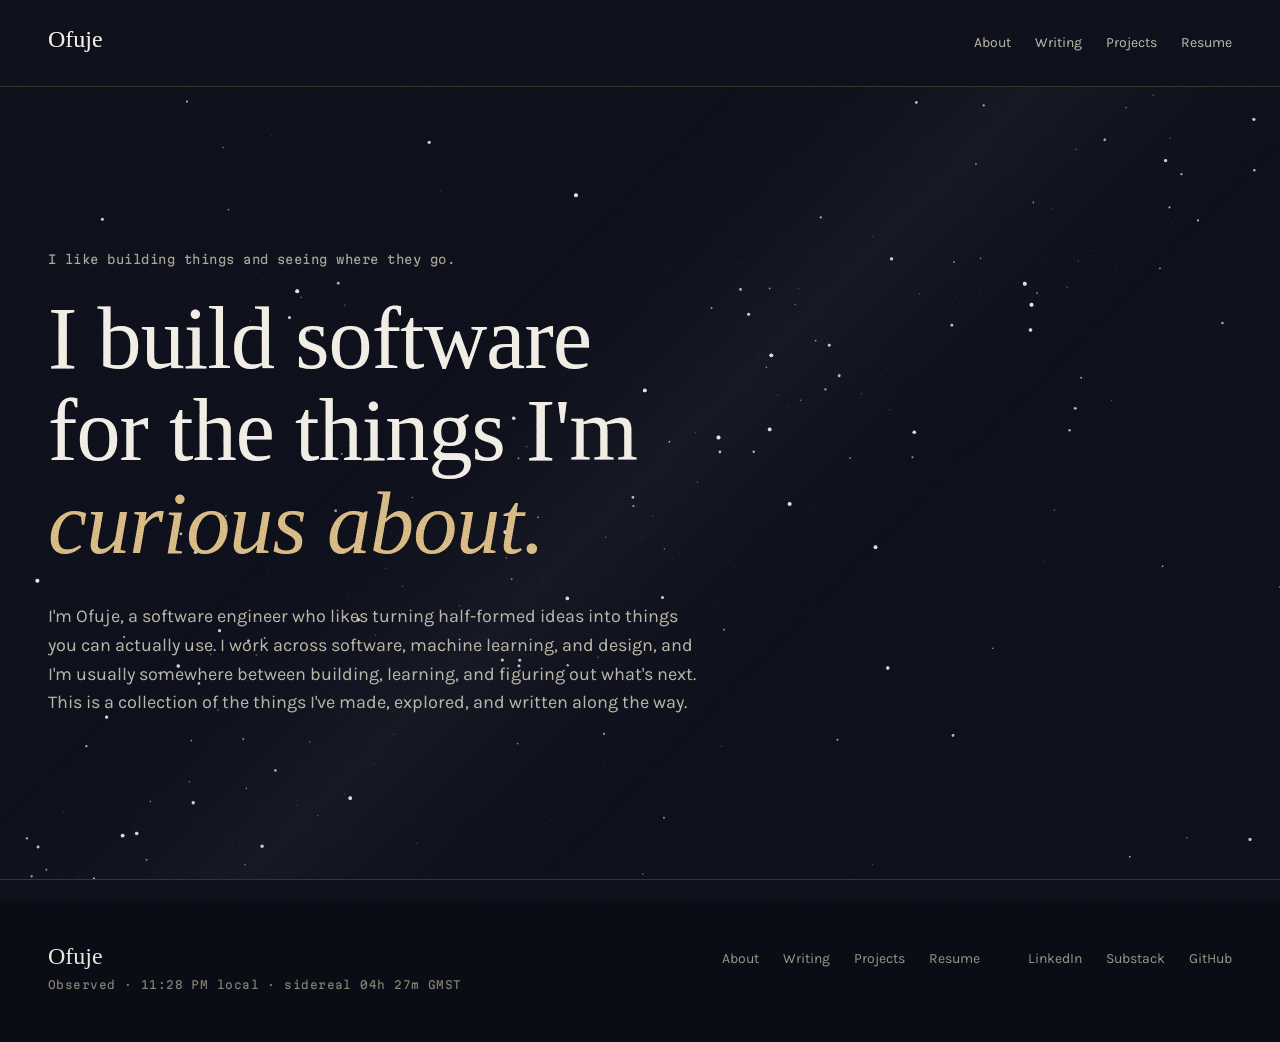
==== index.html @ 661e19e1 "Add a first-visit intro sequence One orchestrated entrance instead of scattered effects, played once" ====
<!DOCTYPE html>
    <html lang="en">
    <head>
        <meta charset="UTF-8">
        <meta name="viewport" content="width=device-width, initial-scale=1.0">

        <!-- Decide on the first-visit intro before first paint, so the grid
             never flashes in and then restarts. Once per session, and never
             with reduced motion. -->
        <script>
            try {
                if (!sessionStorage.getItem("intro-seen") &&
                    !matchMedia("(prefers-reduced-motion: reduce)").matches) {
                    document.documentElement.dataset.intro = "play";
                    sessionStorage.setItem("intro-seen", "1");
                }
            } catch (e) {}
        </script>

        <title>Ofuje — Software engineer, ML &amp; frontend</title>
        <meta name="description" content="Ofuje is a software engineer working across full-stack machine learning and frontend engineering. Projects, writing, and notes from building things.">
        <meta name="theme-color" content="#0B0D16">
        <link rel="icon" href="/assets/favicon.svg" type="image/svg+xml">

        <meta property="og:type" content="website">
        <meta property="og:title" content="Ofuje — Software engineer, ML &amp; frontend">
        <meta property="og:description" content="Projects, writing, and notes from building things across machine learning and the web.">

        <link rel="preconnect" href="https://fonts.googleapis.com">
        <link rel="preconnect" href="https://fonts.gstatic.com" crossorigin>
        <link
            href="https://fonts.googleapis.com/css2?family=IM+Fell+English:ital@0;1&family=Karla:wght@400;500;600&family=Martian+Mono:wght@400;500&display=swap"
            rel="stylesheet"
        >

        <link rel="stylesheet" href="/css/tokens.css">
        <link rel="stylesheet" href="/css/base.css">
        <link rel="stylesheet" href="/css/atmosphere.css">
        <link rel="stylesheet" href="/css/components/nav.css">
        <link rel="stylesheet" href="/css/components/footer.css">
        <link rel="stylesheet" href="/css/components/hero.css">
        <link rel="stylesheet" href="/css/components/starfield.css">
        <link rel="stylesheet" href="/css/intro.css">
    </head>

    <body>
        <div id="nav-root"></div>
        <main id="main-root">
            <div id="hero-root"></div>
        </main>
        <div id="footer-root"></div>

        <script type="module" src="/js/pages/home.js"></script>
    </body>
</html>
---- css/tokens.css ----
/* ==========================================================================
   Design tokens — "Observatory" system
   Reference these variables everywhere. Don't hardcode raw values in
   component/page CSS files — if a value isn't here, it probably should be.
   ========================================================================== */

:root {

  /* ---- Color: backgrounds ---- */
  --bg-base: #0B0D16;          /* page background — near-black navy, not flat */
  --bg-void-deep: #070810;     /* deepest point in radial vignette / glow gradients */
  --surface-plate: #12151F;    /* instrument plates — projects, panels */
  --surface-plate-raised: #171B27; /* top-of-gradient tone for plate surfaces */

  /* ---- Color: borders / dividers ----
     Hairlines are brass-tinted at low opacity, not a flat neutral gray —
     ties every divider back to the instrument-panel material. */
  --border-hairline: rgba(201, 162, 106, 0.18);
  --border-hairline-strong: rgba(201, 162, 106, 0.4); /* hover / active state */

  /* ---- Color: text ---- */
  --text-primary: #ECE7DC;    /* warm off-white, not pure white — matches brass warmth */
  --text-muted: #9A9788;
  --text-faint: #878477;      /* meta text, serials, icons at rest.
                                 5.2:1 on base, 4.6:1 on raised plate (AA) */

  /* ---- Color: accents (each tied to a specific meaning — don't mix) ----
     Only three accents now. Ember and teal each carry a motion language
     (beacon / signal); brass is structural chrome and stays static. */
  --accent-ember: #F2703C;    /* TriageRL — "beacon": single steady pulse, urgency */
  --accent-teal: #2FBFA8;     /* Afroglot — "signal": rhythmic double-pulse, transmission.
                                  Also used for About's name-pronunciation ripple. */
  --accent-brass: #C9A26A;    /** structural chrome (rivets, hairlines, serial labels)
                                AND the site's general neutral interactive/emphasis
                                accent — nav hovers, active states, headline emphasis.
                                Never carries flagship-specific meaning.*/
  --accent-brass-dim: #9A8260; /* rivets, secondary brass detail.
                                  5.3:1 on base — safe for small text */

  /* ---- Color: accent glows (rgba strings for box-shadow use) ---- */
  --glow-ember-tight: rgba(242, 112, 60, 0.15);
  --glow-ember-wide: rgba(242, 112, 60, 0.08);
  --glow-teal-tight: rgba(47, 191, 168, 0.15);
  --glow-teal-wide: rgba(47, 191, 168, 0.08);
  --glow-shadow-base: rgba(0, 0, 0, 0.3);

  /* ---- Spacing scale (unchanged — use these, don't invent one-offs) ---- */
  --space-1: 4px;
  --space-2: 8px;
  --space-3: 16px;
  --space-4: 24px;
  --space-5: 32px;
  --space-6: 48px;
  --space-7: 64px;
  --space-8: 96px;

  /* ---- Section rhythm & layout ---- */
  --section-padding-desktop: var(--space-8);
  --section-padding-mobile: var(--space-7);
  --content-max-width: 720px;  /* reading measure — prose, intros */
  --layout-max-width: 1200px;  /* page frame — nav, hero, plate grids */
  --gutter: clamp(1.25rem, 0.6rem + 3vw, 3rem); /* side padding, 20px → 48px */

  /* ---- Typography: families ---- */
  --font-display: 'IM Fell English', 'Iowan Old Style', 'Palatino Linotype', Georgia, serif;
                                      /* headlines, plate titles, section heads —
                                         digitised 17th-c. type, the engraved star-atlas voice */
  --font-body: 'Karla', 'Helvetica Neue', Arial, sans-serif; /* body copy, nav */
  --font-mono: 'Martian Mono', ui-monospace, 'Cascadia Mono', Menlo, monospace;
                                      /* serials, coordinates, meta labels —
                                         the engraved numerals on the instrument */

  /* ---- Typography: sizes ----
     Display sizes are fluid: they scale with the viewport between a floor
     and a ceiling, so one token covers phone to desktop without media
     queries. Small text stays fixed — it shouldn't shrink below legibility. */
  --text-hero: clamp(2.5rem, 1.35rem + 5.2vw, 5.5rem);     /* 40px → 88px */
  --text-h2: clamp(1.875rem, 1.4rem + 2vw, 2.75rem);       /* 30px → 44px, section heads */
  --text-h3: clamp(1.25rem, 1.1rem + 0.6vw, 1.5rem);       /* 20px → 24px, plate titles */
  --text-h3-large: clamp(1.5rem, 1.25rem + 1vw, 1.875rem); /* 24px → 30px, About name */
  --text-body: 1rem;           /* 16px */
  --text-small: 0.875rem;      /* 14px */
  --text-label: 0.75rem;       /* 12px — mono serials/coordinates, sentence case */
  --text-meta: 0.6875rem;      /* 11px — smallest mono detail only */

  /* ---- Typography: weights ---- */
  --weight-regular: 400;
  --weight-medium: 500;
  --weight-semibold: 600;
  --weight-display: 400;       /* IM Fell English ships a single weight (plus italic) */

  /* ---- Typography: line-height ---- */
  --leading-display: 1.05;     /* large display lines — IM Fell sets loose */
  --leading-tight: 1.25;
  --leading-body: 1.6;

  /* ---- Typography: letter-spacing ----
     No longer paired with uppercase — used sparingly on sentence-case
     meta labels (e.g. plate serials) for a touch of precision, not shouting. */
  --tracking-label: 0.04em;

  /* ---- Radius ----
     Plates are flat — instrument panels don't have rounded corners.
     Small radius reserved for actual interactive controls only. */
  --radius-plate: 0;
  --radius-control: 2px;

  /* ---- Motion: general ---- */
  --ease-hover: ease;                                   /* colour/hover changes */
  --ease-out: cubic-bezier(0.165, 0.84, 0.44, 1);       /* quart — entrances, reveals */
  --ease-out-expo: cubic-bezier(0.19, 1, 0.22, 1);      /* long, settling entrances */
  --ease-in-out: cubic-bezier(0.645, 0.045, 0.355, 1);  /* cubic — on-screen movement */
  --duration-hover: 200ms;
  --duration-glow: 250ms;
  --duration-ripple: 400ms;    /* About page ripple — signal-teal */

  /* ---- Motion: flagship signal marks ----
     Distinct rhythms, not the same animation recolored. Flagship-only —
     the four supporting-project plates carry no motion at all. */
  --duration-beacon: 3400ms;   /* TriageRL — one steady pulse, unhurried */
  --duration-signal: 2200ms;   /* Afroglot — two quick pulses, then a pause */

}

/* prefers-reduced-motion fallback hook — components should check this
   and disable starfield motion, ripples, and beacon/signal marks accordingly.
   Note: this zeroes durations, but looping marks (beacon/signal) should be
   removed outright in component CSS, not just sped to 0ms — see the
   web-animation-design guidance on reduced motion. */
@media (prefers-reduced-motion: reduce) {
  :root {
    --duration-hover: 0ms;
    --duration-glow: 0ms;
    --duration-ripple: 0ms;
    --duration-beacon: 0ms;
    --duration-signal: 0ms;
  }
}
---- css/base.css ----
*, *::before, *::after {
  box-sizing: border-box;
}

html {
  color-scheme: dark;
  -webkit-text-size-adjust: 100%;
}

body {
  margin: 0;
  background: var(--bg-base);
  color: var(--text-primary);
  font-family: var(--font-body);
  line-height: var(--leading-body);
  -webkit-font-smoothing: antialiased;
}

h1, h2, h3 {
  font-family: var(--font-display);
  font-weight: var(--weight-display);
  margin: 0;
  text-wrap: balance;
}

a {
  color: inherit;
  text-decoration: none;
}

::selection {
  background: var(--accent-brass);
  color: var(--bg-base);
}

/* ---- Focus: reticle brackets ----
   Keyboard focus draws four brass corner brackets around the element, like
   the framing marks in a telescope finder. Only :focus-visible — mouse
   clicks don't trigger it. Uses ::after, so a component that needs its own
   ::after on a focusable element should restyle focus locally. */
:where(a, button, [tabindex]):focus-visible {
  outline: none;
  position: relative;
}

:where(a, button, [tabindex]):focus-visible::after {
  --bracket: 7px;
  --bracket-weight: 1.5px;
  content: "";
  position: absolute;
  inset: -6px -8px;
  pointer-events: none;
  background:
    linear-gradient(var(--accent-brass), var(--accent-brass)) top left / var(--bracket) var(--bracket-weight),
    linear-gradient(var(--accent-brass), var(--accent-brass)) top left / var(--bracket-weight) var(--bracket),
    linear-gradient(var(--accent-brass), var(--accent-brass)) top right / var(--bracket) var(--bracket-weight),
    linear-gradient(var(--accent-brass), var(--accent-brass)) top right / var(--bracket-weight) var(--bracket),
    linear-gradient(var(--accent-brass), var(--accent-brass)) bottom left / var(--bracket) var(--bracket-weight),
    linear-gradient(var(--accent-brass), var(--accent-brass)) bottom left / var(--bracket-weight) var(--bracket),
    linear-gradient(var(--accent-brass), var(--accent-brass)) bottom right / var(--bracket) var(--bracket-weight),
    linear-gradient(var(--accent-brass), var(--accent-brass)) bottom right / var(--bracket-weight) var(--bracket);
  background-repeat: no-repeat;
}

/* Fallback for browsers without :focus-visible support */
@supports not selector(:focus-visible) {
  :where(a, button, [tabindex]):focus {
    outline: 1.5px solid var(--accent-brass);
    outline-offset: 4px;
  }
}
---- css/atmosphere.css ----
/* ==========================================================================
   Atmosphere — the star-chart ground every page sits on.
   Two fixed layers on <body>, both pointer-events: none:
     ::before  brass coordinate grid (declination circles + RA meridians)
     ::after   film grain, laid over everything at very low opacity
   ========================================================================== */

body::before,
body::after {
  content: "";
  position: fixed;
  inset: 0;
  pointer-events: none;
}

/* ---- Coordinate grid ----
   The celestial pole sits above the top edge of the viewport, so the
   declination circles read as gentle arcs and the meridians fan down from
   it — the projection of an old star atlas, not a flat CSS grid.
   Masked to fade toward the edges so it never frames the page. */
body::before {
  z-index: -2;
  --pole: 50% -55vh;
  background:
    repeating-radial-gradient(
      circle at var(--pole),
      transparent 0 calc(var(--grid-ring) - 1px),
      var(--grid-line) calc(var(--grid-ring) - 1px) var(--grid-ring)
    ),
    repeating-conic-gradient(
      from 0deg at var(--pole),
      var(--grid-line) 0 0.08deg,
      transparent 0.08deg 7.5deg
    ),
    radial-gradient(ellipse 120% 90% at 50% 0%, var(--surface-plate-raised) 0%, transparent 60%);
  -webkit-mask-image: radial-gradient(ellipse 90% 80% at 50% 35%, #000 20%, transparent 85%);
          mask-image: radial-gradient(ellipse 90% 80% at 50% 35%, #000 20%, transparent 85%);
}

/* ---- Grain ----
   SVG fractal noise, tiled. Sits above content at ~5% so flat plates and
   the void read as printed paper rather than a screen fill. */
body::after {
  z-index: 100;
  opacity: var(--grain-opacity);
  background-image: url("data:image/svg+xml,%3Csvg xmlns='http://www.w3.org/2000/svg' width='220' height='220'%3E%3Cfilter id='n'%3E%3CfeTurbulence type='fractalNoise' baseFrequency='0.85' numOctaves='3' stitchTiles='stitch'/%3E%3CfeColorMatrix values='0 0 0 0 1 0 0 0 0 1 0 0 0 0 1 0 0 0 0.55 0'/%3E%3C/filter%3E%3Crect width='100%25' height='100%25' filter='url(%23n)'/%3E%3C/svg%3E");
  background-size: 220px 220px;
  mix-blend-mode: overlay;
}
---- css/components/nav.css ----
.site-nav {
  display: flex;
  flex-wrap: wrap;
  justify-content: space-between;
  align-items: baseline;
  gap: var(--space-2) var(--space-5);
  padding-block: var(--space-4);
  padding-inline: max(var(--gutter), (100% - var(--layout-max-width)) / 2);
  border-bottom: 1px solid var(--border-hairline);
}

.wordmark {
  font-family: var(--font-display);
  font-size: var(--text-h3);
  line-height: 1;
  color: var(--text-primary);
}

.nav-links {
  display: flex;
  flex-wrap: wrap;
  gap: var(--space-1) var(--space-4);
  list-style: none;
  margin: 0;
  padding: 0;
}

.nav-links a {
  display: inline-block;
  padding-block: var(--space-2); /* taller tap target without shifting layout */
  color: var(--text-muted);
  font-size: var(--text-small);
  background-image: linear-gradient(var(--accent-brass), var(--accent-brass));
  background-repeat: no-repeat;
  background-position: 0 calc(100% - 4px);
  background-size: 0 1px;
  transition: color var(--duration-hover) var(--ease-hover);
}

@media (hover: hover) and (pointer: fine) {
  .nav-links a:hover {
    color: var(--accent-brass);
  }
}

/* Current page: brass text plus a fixed hairline underline, so it reads
   as "you are here" rather than a stuck hover. */
.nav-links a[aria-current="page"] {
  color: var(--accent-brass);
  background-size: 100% 1px;
}
---- css/components/footer.css ----
.site-footer {
  display: flex;
  flex-wrap: wrap;
  justify-content: space-between;
  align-items: flex-start;
  gap: var(--space-5) var(--space-6);
  padding-block: var(--space-7) var(--space-6);
  padding-inline: max(var(--gutter), (100% - var(--layout-max-width)) / 2);
  border-top: 1px solid var(--border-hairline);
}

.footer-nav-group {
  display: flex;
  flex-wrap: wrap;
  gap: var(--space-4) var(--space-6);
}

.footer-links,
.footer-socials {
  display: flex;
  flex-wrap: wrap;
  gap: var(--space-1) var(--space-4);
  list-style: none;
  margin: 0;
  padding: 0;
}

.footer-links a,
.footer-socials a {
  display: inline-block;
  padding-block: var(--space-1);
  color: var(--text-muted);
  font-size: var(--text-small);
  transition: color var(--duration-hover) var(--ease-hover);
}

@media (hover: hover) and (pointer: fine) {
  .footer-links a:hover,
  .footer-socials a:hover {
    color: var(--accent-brass);
  }
}

/* Phones: stack wordmark over the two link groups instead of forcing
   eight items onto one row. */
@media (max-width: 40rem) {
  .site-footer,
  .footer-nav-group {
    flex-direction: column;
  }
}

.footer-mark {
  display: flex;
  flex-direction: column;
  gap: var(--space-2);
}

.observation-log {
  margin: 0;
  font-family: var(--font-mono);
  font-size: var(--text-meta);
  letter-spacing: var(--tracking-label);
  color: var(--text-faint);
  font-variant-numeric: tabular-nums; /* digits don't shift as minutes tick */
}

.observation-log__part {
  white-space: nowrap; /* wrap between segments, never inside "11h 23m" */
}

.observation-log__sep {
  color: var(--accent-brass-dim);
}
---- css/components/hero.css ----
.hero {
  position: relative;
  isolation: isolate; /* own stacking context, so the starfield's z-index: -1
                         stays inside the hero instead of the page root */
  display: flex;
  flex-direction: column;
  justify-content: center;
  min-height: 88vh;   /* fallback */
  min-height: 88svh;  /* excludes the mobile browser bar, so no jump */
  padding-block: var(--space-8);
  /* Centre a --layout-max-width frame while keeping at least the gutter */
  padding-inline: max(var(--gutter), (100% - var(--layout-max-width)) / 2);
}

.hero__eyebrow {
  margin: 0 0 var(--space-4);
  font-family: var(--font-mono);
  font-size: var(--text-label);
  letter-spacing: var(--tracking-label);
  color: var(--text-faint);
}

.hero__title {
  max-width: 15ch;
  margin-bottom: var(--space-5);
  font-size: var(--text-hero);
  line-height: var(--leading-display);
  letter-spacing: -0.01em;
  color: var(--text-primary);
}

.hero__emphasis {
  font-style: italic; /* IM Fell's italic is the most engraved-looking cut */
  color: var(--accent-brass);
}

.hero__intro {
  max-width: 60ch;
  margin: 0;
  font-size: clamp(var(--text-body), 0.95rem + 0.25vw, 1.125rem);
  color: var(--text-muted);
}
---- css/components/starfield.css ----
.starfield {
  position: absolute;
  inset: 0;
  width: 100%;
  height: 100%;
  z-index: -1;
  pointer-events: none;
}
/* The eyepiece is the pointer on hover-capable devices; a crosshair cursor
   lines up with the lens's own finder marks. */
@media (hover: hover) and (pointer: fine) {
  .hero {
    cursor: crosshair;
  }

  .hero :is(h1, h2, h3, p) {
    cursor: auto; /* the lens steps aside over text, so the cursor does too */
  }
}
---- css/intro.css ----
/* ==========================================================================
   First-visit intro — one orchestrated moment, then out of the way.
   Active only while <html data-intro="play"> (set inline in <head>, once per
   session, never with reduced motion). ~1.4s total:
     0ms     coordinate grid settles in
     250ms   stars fade in brightest-first (canvas, Starfield.js)
     450ms+  hero lines rise in, staggered
   ========================================================================== */

@keyframes intro-grid {
  from { opacity: 0; transform: scale(1.04); }
  to   { opacity: 1; transform: scale(1); }
}

@keyframes intro-rise {
  from { opacity: 0; transform: translateY(14px); }
  to   { opacity: 1; transform: translateY(0); }
}

[data-intro="play"] body::before {
  animation: intro-grid 1200ms var(--ease-out-expo) both;
}

[data-intro="play"] .hero > :is(.hero__eyebrow, .hero__title, .hero__intro) {
  animation: intro-rise 700ms var(--ease-out) both;
}

[data-intro="play"] .hero__eyebrow { animation-delay: 450ms; }
[data-intro="play"] .hero__title   { animation-delay: 560ms; }
[data-intro="play"] .hero__intro   { animation-delay: 720ms; }

/* Belt and braces: the inline script already skips the intro here */
@media (prefers-reduced-motion: reduce) {
  [data-intro="play"] body::before,
  [data-intro="play"] .hero > * {
    animation: none;
  }
}
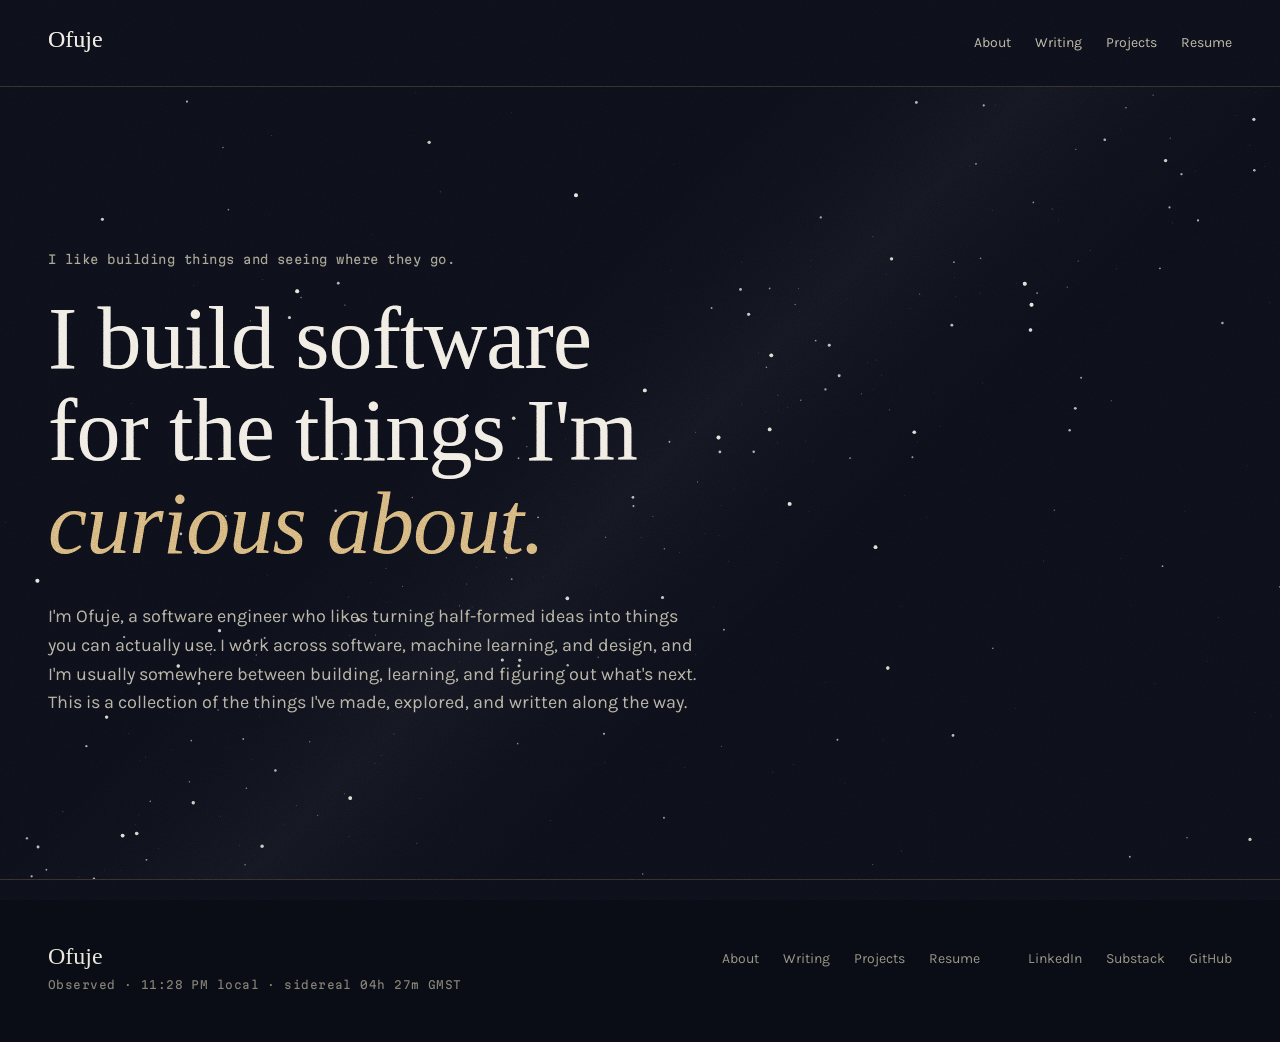
==== commit 21d19c47: "Add page title, description, favicon and Open Graph tags The tab read "Portfolio" with no icon, and " ====
--- a/index.html
+++ b/index.html
@@ -3,19 +3,6 @@
     <head>
         <meta charset="UTF-8">
         <meta name="viewport" content="width=device-width, initial-scale=1.0">
-
-        <!-- Decide on the first-visit intro before first paint, so the grid
-             never flashes in and then restarts. Once per session, and never
-             with reduced motion. -->
-        <script>
-            try {
-                if (!sessionStorage.getItem("intro-seen") &&
-                    !matchMedia("(prefers-reduced-motion: reduce)").matches) {
-                    document.documentElement.dataset.intro = "play";
-                    sessionStorage.setItem("intro-seen", "1");
-                }
-            } catch (e) {}
-        </script>
 
         <title>Ofuje — Software engineer, ML &amp; frontend</title>
         <meta name="description" content="Ofuje is a software engineer working across full-stack machine learning and frontend engineering. Projects, writing, and notes from building things.">
@@ -40,7 +27,6 @@
         <link rel="stylesheet" href="/css/components/footer.css">
         <link rel="stylesheet" href="/css/components/hero.css">
         <link rel="stylesheet" href="/css/components/starfield.css">
-        <link rel="stylesheet" href="/css/intro.css">
     </head>
 
     <body>
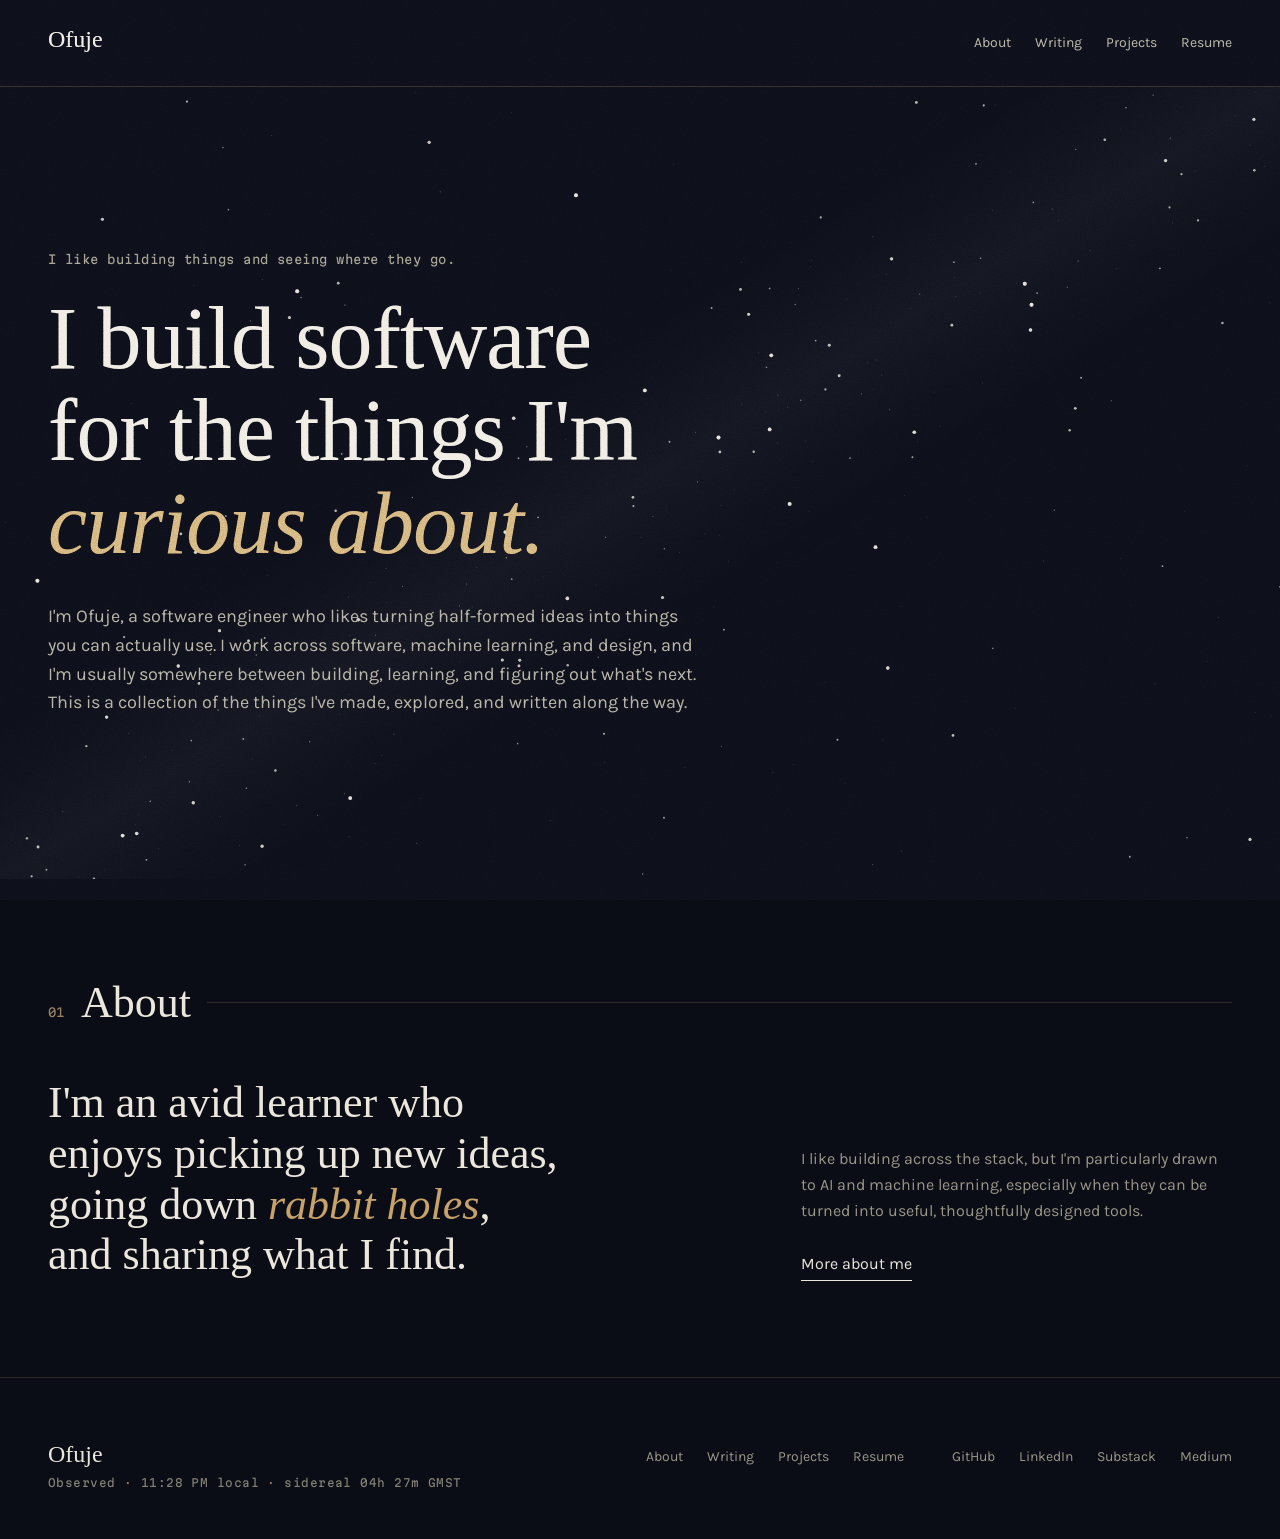
==== commit 026dc63e: "Add the About teaser section to Home The first section after the hero introduces the person behind t" ====
--- a/index.html
+++ b/index.html
@@ -3,6 +3,19 @@
     <head>
         <meta charset="UTF-8">
         <meta name="viewport" content="width=device-width, initial-scale=1.0">
+
+        <!-- Decide on the first-visit intro before first paint, so the grid
+             never flashes in and then restarts. Once per session, and never
+             with reduced motion. -->
+        <script>
+            try {
+                if (!sessionStorage.getItem("intro-seen") &&
+                    !matchMedia("(prefers-reduced-motion: reduce)").matches) {
+                    document.documentElement.dataset.intro = "play";
+                    sessionStorage.setItem("intro-seen", "1");
+                }
+            } catch (e) {}
+        </script>
 
         <title>Ofuje — Software engineer, ML &amp; frontend</title>
         <meta name="description" content="Ofuje is a software engineer working across full-stack machine learning and frontend engineering. Projects, writing, and notes from building things.">
@@ -27,12 +40,16 @@
         <link rel="stylesheet" href="/css/components/footer.css">
         <link rel="stylesheet" href="/css/components/hero.css">
         <link rel="stylesheet" href="/css/components/starfield.css">
+        <link rel="stylesheet" href="/css/components/section.css">
+        <link rel="stylesheet" href="/css/components/about-teaser.css">
+        <link rel="stylesheet" href="/css/intro.css">
     </head>
 
     <body>
         <div id="nav-root"></div>
         <main id="main-root">
             <div id="hero-root"></div>
+            <div id="about-root"></div>
         </main>
         <div id="footer-root"></div>
 
--- a/css/components/starfield.css
+++ b/css/components/starfield.css
@@ -17,3 +17,39 @@
     cursor: auto; /* the lens steps aside over text, so the cursor does too */
   }
 }
+
+/* While a long exposure runs, stop the press from starting a text selection */
+.hero.is-exposing {
+  user-select: none;
+  -webkit-user-select: none;
+}
+
+/* Long-pressing open sky on touch starts an exposure, so suppress the iOS
+   callout there — but keep it on text, where a long press means "select". */
+.hero {
+  -webkit-touch-callout: none;
+}
+
+.hero :is(h1, h2, h3, p) {
+  -webkit-touch-callout: default;
+}
+
+/* Milky Way haze: a soft glow along the star band, which runs from the
+   bottom-left corner to the top-right. "to bottom right" angles a CSS
+   gradient so its 50% line passes exactly through those two corners.
+   Kept in CSS rather than the canvas so it costs nothing per frame. */
+.hero::before {
+  content: "";
+  position: absolute;
+  inset: 0;
+  z-index: -2;
+  pointer-events: none;
+  background: linear-gradient(
+    to bottom right,
+    transparent 38%,
+    rgba(236, 231, 220, 0.012) 44%,
+    rgba(236, 231, 220, 0.03) 50%,
+    rgba(236, 231, 220, 0.012) 56%,
+    transparent 62%
+  );
+}
--- a/css/components/section.css
+++ b/css/components/section.css
@@ -0,0 +1,47 @@
+/* ==========================================================================
+   Section frame — shared by every Home section after the hero.
+   A hairline rule with a mono index on it, like a plate number engraved
+   on the edge of a chart, then a display heading.
+   ========================================================================== */
+
+.section {
+  padding-block: var(--section-padding-mobile);
+  padding-inline: max(var(--gutter), (100% - var(--layout-max-width)) / 2);
+}
+
+@media (min-width: 48rem) {
+  .section {
+    padding-block: var(--section-padding-desktop);
+  }
+}
+
+.section__head {
+  display: flex;
+  align-items: baseline;
+  gap: var(--space-3);
+  margin-bottom: var(--space-6);
+}
+
+/* Index sits on the rule: "01" then a hairline running to the edge */
+.section__index {
+  flex: none;
+  font-family: var(--font-mono);
+  font-size: var(--text-label);
+  letter-spacing: var(--tracking-label);
+  color: var(--accent-brass-dim);
+  font-variant-numeric: tabular-nums;
+}
+
+.section__head::after {
+  content: "";
+  flex: 1;
+  align-self: center;
+  height: 1px;
+  background: var(--border-hairline);
+}
+
+.section__title {
+  flex: none;
+  font-size: var(--text-h2);
+  line-height: var(--leading-tight);
+}
--- a/css/components/about-teaser.css
+++ b/css/components/about-teaser.css
@@ -0,0 +1,58 @@
+.about-teaser__body {
+  display: grid;
+  gap: var(--space-5);
+}
+
+@media (min-width: 56rem) {
+  .about-teaser__body {
+    grid-template-columns: 1.6fr 1fr;
+    gap: var(--space-7);
+    align-items: end;
+  }
+}
+
+/* The first sentence reads as a display line, the rest as a quieter aside */
+.about-teaser__lede {
+  max-width: 24ch;
+  margin: 0;
+  font-family: var(--font-display);
+  font-size: clamp(1.75rem, 1.2rem + 2.2vw, 2.75rem);
+  line-height: 1.15;
+  color: var(--text-primary);
+  text-wrap: balance;
+}
+
+.about-teaser__lede em {
+  color: var(--accent-brass);
+}
+
+.about-teaser__aside {
+  max-width: 44ch;
+}
+
+.about-teaser__aside p {
+  margin: 0 0 var(--space-4);
+  color: var(--text-muted);
+}
+
+/* Teal is Afroglot's signal colour, and also the About page's (name
+   pronunciation ripple) — so links that lead to About carry it on hover. */
+.about-teaser__link {
+  display: inline-block;
+  padding-block: var(--space-1);
+  color: var(--text-primary);
+  background-image: linear-gradient(currentColor, currentColor);
+  background-repeat: no-repeat;
+  background-position: 0 100%;
+  background-size: 100% 1px;
+  transition:
+    color var(--duration-hover) var(--ease-hover),
+    background-size var(--duration-hover) var(--ease-out);
+}
+
+@media (hover: hover) and (pointer: fine) {
+  .about-teaser__link:hover {
+    color: var(--accent-teal);
+    background-size: 40% 1px;
+  }
+}
--- a/css/intro.css
+++ b/css/intro.css
@@ -0,0 +1,49 @@
+/* ==========================================================================
+   First-visit intro — one orchestrated moment, then out of the way.
+   Active only while <html data-intro="play"> (set inline in <head>, once per
+   session, never with reduced motion). ~1.4s total:
+     0ms     coordinate grid settles in
+     250ms   stars fade in brightest-first (canvas, Starfield.js)
+     450ms+  hero lines rise in, staggered
+   ========================================================================== */
+
+@keyframes intro-grid {
+  from { opacity: 0; transform: scale(1.04); }
+  to   { opacity: 1; transform: scale(1); }
+}
+
+@keyframes intro-rise {
+  from { opacity: 0; transform: translateY(14px); }
+  to   { opacity: 1; transform: translateY(0); }
+}
+
+[data-intro="play"] body::before {
+  animation: intro-grid 1200ms var(--ease-out-expo) both;
+}
+
+/* The Milky Way haze fades in alongside the stars */
+[data-intro="play"] .hero::before {
+  animation: intro-haze 1100ms var(--ease-out) 250ms both;
+}
+
+@keyframes intro-haze {
+  from { opacity: 0; }
+  to   { opacity: 1; }
+}
+
+[data-intro="play"] .hero > :is(.hero__eyebrow, .hero__title, .hero__intro) {
+  animation: intro-rise 700ms var(--ease-out) both;
+}
+
+[data-intro="play"] .hero__eyebrow { animation-delay: 450ms; }
+[data-intro="play"] .hero__title   { animation-delay: 560ms; }
+[data-intro="play"] .hero__intro   { animation-delay: 720ms; }
+
+/* Belt and braces: the inline script already skips the intro here */
+@media (prefers-reduced-motion: reduce) {
+  [data-intro="play"] body::before,
+  [data-intro="play"] .hero::before,
+  [data-intro="play"] .hero > * {
+    animation: none;
+  }
+}
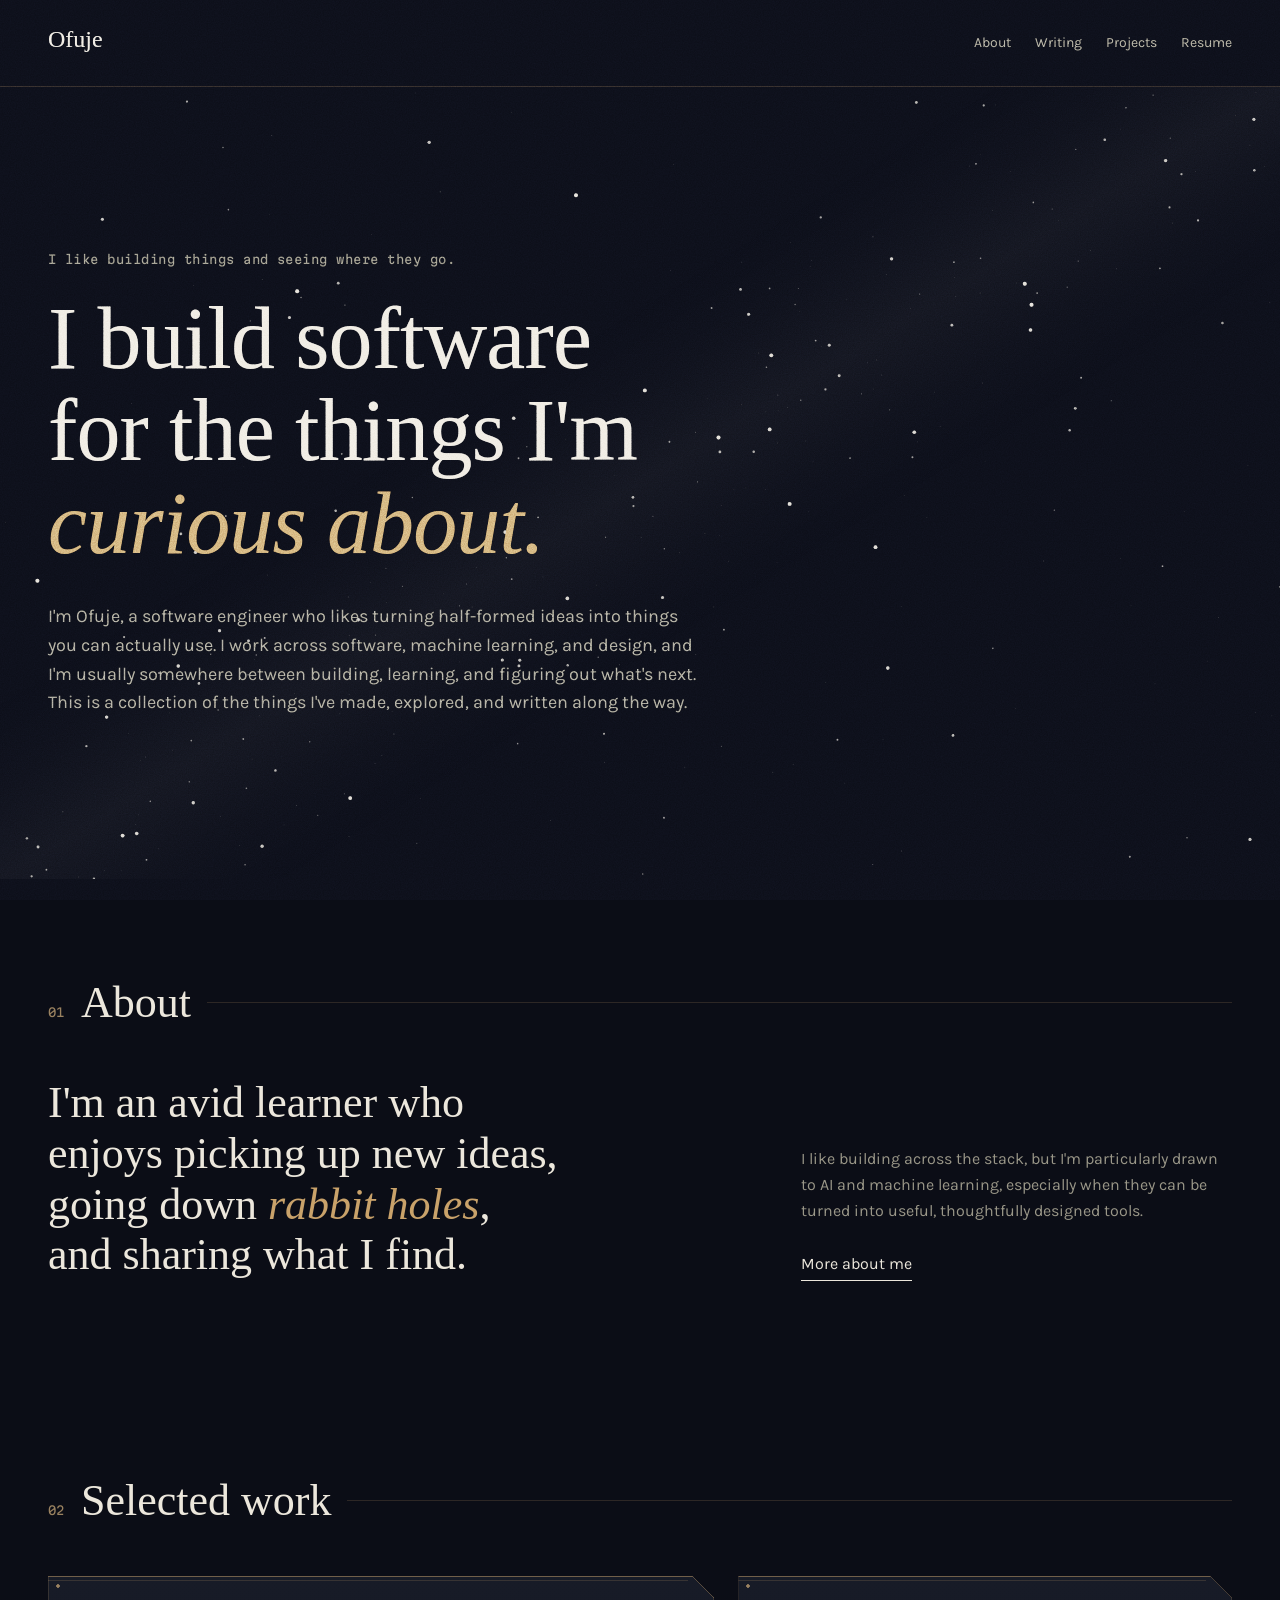
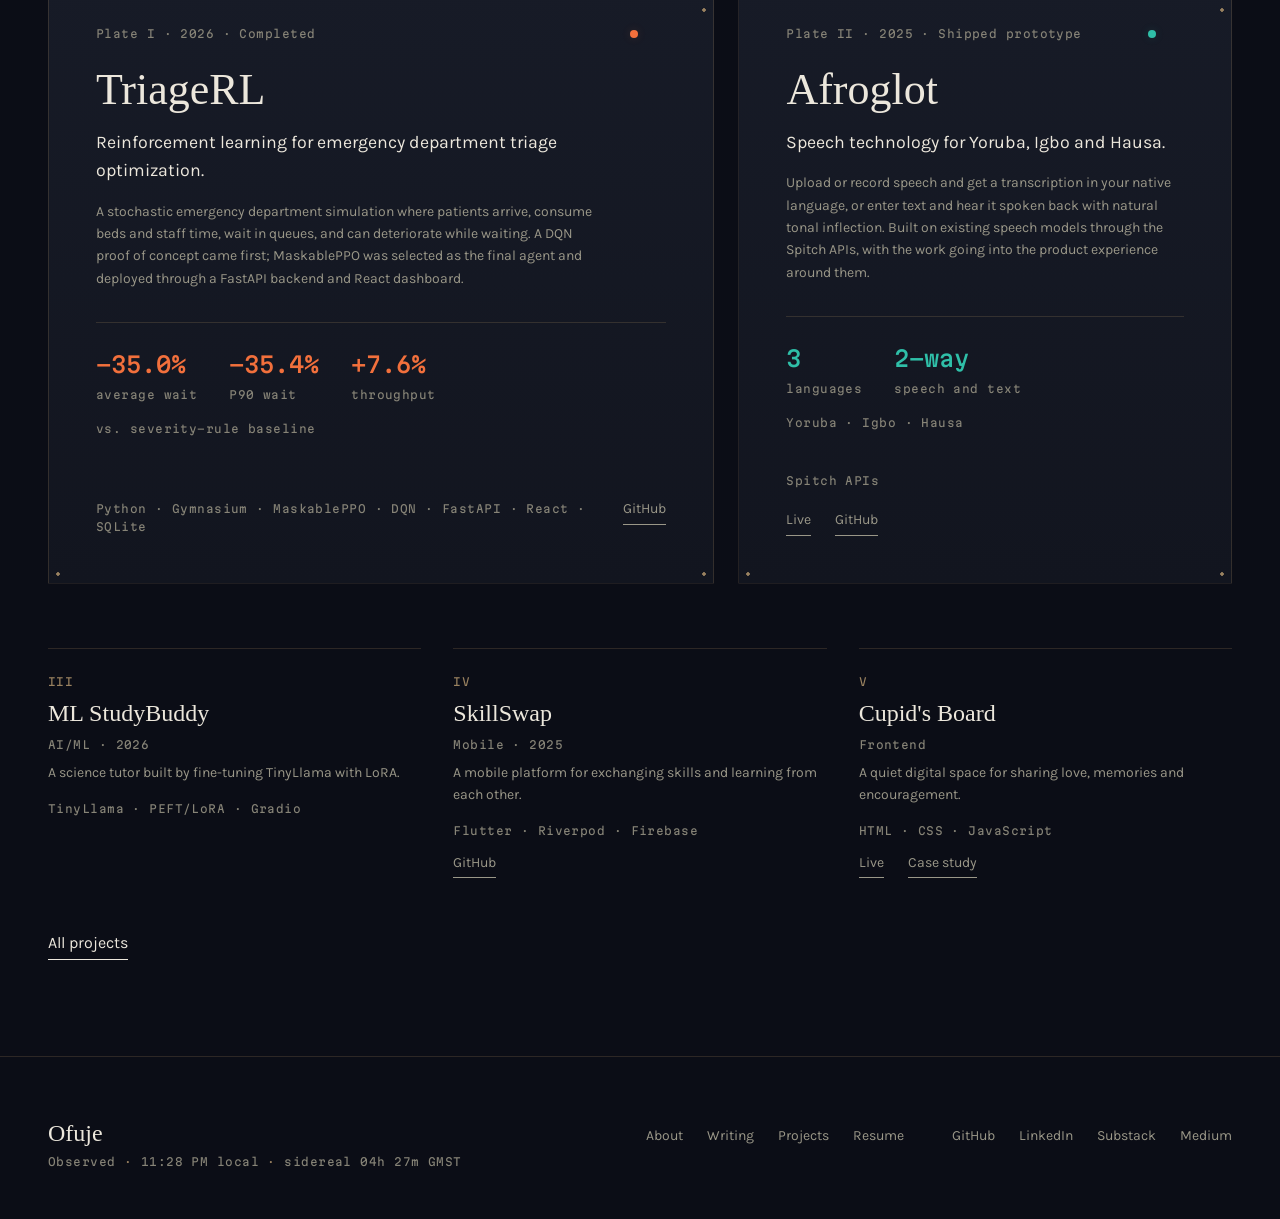
==== commit 5b0d0aa7: "Add Selected Work with flagship instrument plates TriageRL and Afroglot render as flat instrument pl" ====
--- a/index.html
+++ b/index.html
@@ -42,6 +42,7 @@
         <link rel="stylesheet" href="/css/components/starfield.css">
         <link rel="stylesheet" href="/css/components/section.css">
         <link rel="stylesheet" href="/css/components/about-teaser.css">
+        <link rel="stylesheet" href="/css/components/selected-work.css">
         <link rel="stylesheet" href="/css/intro.css">
     </head>
 
@@ -50,6 +51,7 @@
         <main id="main-root">
             <div id="hero-root"></div>
             <div id="about-root"></div>
+            <div id="work-root"></div>
         </main>
         <div id="footer-root"></div>
 
--- a/css/base.css
+++ b/css/base.css
@@ -69,3 +69,17 @@
     outline-offset: 4px;
   }
 }
+
+/* Text for screen readers only */
+.visually-hidden {
+  position: absolute;
+  width: 1px;
+  height: 1px;
+  margin: -1px;
+  padding: 0;
+  overflow: hidden;
+  clip: rect(0 0 0 0);
+  clip-path: inset(50%);
+  white-space: nowrap;
+  border: 0;
+}
--- a/css/components/selected-work.css
+++ b/css/components/selected-work.css
@@ -0,0 +1,362 @@
+/* ==========================================================================
+   Selected work — instrument plates.
+   Flagships: flat engraved plates with a cut corner, rivets, a serial, and a
+   motion mark in their project colour. Supporting projects: quiet, static,
+   brass-ruled entries. No rounded cards, no drop shadows at rest.
+   ========================================================================== */
+
+.selected-work__flagships {
+  display: grid;
+  gap: var(--space-4);
+}
+
+@media (min-width: 60rem) {
+  .selected-work__flagships {
+    grid-template-columns: 1.35fr 1fr; /* asymmetric: TriageRL leads */
+  }
+}
+
+/* ---- Shared plate ---- */
+
+.plate {
+  position: relative;
+  min-width: 0;
+}
+
+.plate__serial,
+.plate__meta,
+.plate__stack,
+.plate__readout-note {
+  margin: 0;
+  font-family: var(--font-mono);
+  font-size: var(--text-meta);
+  letter-spacing: var(--tracking-label);
+  color: var(--text-faint);
+}
+
+.plate__name {
+  line-height: var(--leading-tight);
+  color: var(--text-primary);
+}
+
+.plate__pitch {
+  margin: 0;
+  color: var(--text-primary);
+}
+
+.plate__links {
+  display: flex;
+  flex-wrap: wrap;
+  gap: var(--space-1) var(--space-4);
+  margin: 0;
+  padding: 0;
+  list-style: none;
+}
+
+.plate__links a {
+  display: inline-block;
+  padding-block: var(--space-1);
+  font-size: var(--text-small);
+  color: var(--text-muted);
+  background-image: linear-gradient(currentColor, currentColor);
+  background-repeat: no-repeat;
+  background-position: 0 100%;
+  background-size: 100% 1px;
+  transition: color var(--duration-hover) var(--ease-hover);
+}
+
+/* ---- Flagship plate ---- */
+
+.plate--flagship {
+  --cut: 22px;
+  --plate-accent: var(--accent-brass);
+  --plate-glow-tight: transparent;
+  --plate-glow-wide: transparent;
+
+  display: flex;
+  flex-direction: column;
+  gap: var(--space-3);
+  padding: var(--space-5);
+  background: linear-gradient(180deg, var(--surface-plate-raised), var(--surface-plate));
+  /* Top-right corner cut off, like a chamfered instrument panel */
+  clip-path: polygon(0 0, calc(100% - var(--cut)) 0, 100% var(--cut), 100% 100%, 0 100%);
+  transition: box-shadow var(--duration-glow) var(--ease-hover);
+}
+
+@media (min-width: 40rem) {
+  .plate--flagship {
+    padding: var(--space-6);
+  }
+}
+
+.plate--ember {
+  --plate-accent: var(--accent-ember);
+  --plate-glow-tight: var(--glow-ember-tight);
+  --plate-glow-wide: var(--glow-ember-wide);
+}
+
+.plate--teal {
+  --plate-accent: var(--accent-teal);
+  --plate-glow-tight: var(--glow-teal-tight);
+  --plate-glow-wide: var(--glow-teal-wide);
+}
+
+/* Border, etched top rule, chamfer line and rivets — all drawn in one
+   overlay, because clip-path would slice a real border at the cut corner. */
+.plate--flagship::before {
+  content: "";
+  position: absolute;
+  inset: 0;
+  pointer-events: none;
+  background:
+    /* rivets, 10px in from each corner (top-right sits below the chamfer) */
+    radial-gradient(circle at 10px 10px, var(--accent-brass-dim) 1.5px, transparent 2px),
+    radial-gradient(circle at calc(100% - 10px) calc(var(--cut) + 12px), var(--accent-brass-dim) 1.5px, transparent 2px),
+    radial-gradient(circle at 10px calc(100% - 10px), var(--accent-brass-dim) 1.5px, transparent 2px),
+    radial-gradient(circle at calc(100% - 10px) calc(100% - 10px), var(--accent-brass-dim) 1.5px, transparent 2px),
+    /* chamfer hairline across the cut corner */
+    linear-gradient(to top right, transparent calc(50% - 0.5px), var(--border-hairline-strong) calc(50% - 0.5px), var(--border-hairline-strong) calc(50% + 0.5px), transparent calc(50% + 0.5px))
+      top right / var(--cut) var(--cut) no-repeat,
+    /* etched double rule along the top */
+    linear-gradient(var(--border-hairline-strong), var(--border-hairline-strong)) 0 0 / calc(100% - var(--cut)) 1px no-repeat,
+    linear-gradient(var(--border-hairline), var(--border-hairline)) 0 4px / calc(100% - var(--cut) - 4px) 1px no-repeat;
+  box-shadow: inset 0 0 0 1px var(--border-hairline);
+  transition: box-shadow var(--duration-glow) var(--ease-hover);
+}
+
+@media (hover: hover) and (pointer: fine) {
+  .plate--flagship:hover {
+    box-shadow:
+      0 0 0 1px var(--plate-glow-tight),
+      0 0 48px var(--plate-glow-wide);
+  }
+
+  .plate--flagship:hover::before {
+    box-shadow: inset 0 0 0 1px var(--border-hairline-strong);
+  }
+
+  .plate--flagship .plate__links a:hover {
+    color: var(--plate-accent);
+  }
+}
+
+.plate__head {
+  display: flex;
+  align-items: center;
+  justify-content: space-between;
+  gap: var(--space-3);
+  padding-right: var(--cut);
+  margin-bottom: var(--space-2);
+}
+
+.plate--flagship .plate__name {
+  font-size: clamp(2rem, 1.5rem + 1.6vw, 2.75rem);
+  line-height: 1;
+}
+
+.plate--flagship .plate__pitch {
+  font-size: clamp(1rem, 0.95rem + 0.2vw, 1.125rem);
+}
+
+.plate__description {
+  max-width: 62ch;
+  margin: 0;
+  font-size: var(--text-small);
+  color: var(--text-muted);
+}
+
+/* Results as instrument readouts */
+.plate__readouts {
+  display: flex;
+  flex-wrap: wrap;
+  gap: var(--space-3) var(--space-5);
+  margin: var(--space-3) 0 0;
+  padding-top: var(--space-4);
+  border-top: 1px solid var(--border-hairline);
+}
+
+.plate__readout {
+  display: flex;
+  flex-direction: column-reverse; /* value visually above its label */
+  gap: var(--space-1);
+}
+
+.plate__readout dd {
+  margin: 0;
+  font-family: var(--font-mono);
+  font-size: clamp(1.125rem, 1rem + 0.5vw, 1.375rem);
+  font-weight: var(--weight-medium);
+  font-variant-numeric: tabular-nums;
+  color: var(--plate-accent);
+}
+
+.plate__readout dt {
+  font-family: var(--font-mono);
+  font-size: var(--text-meta);
+  letter-spacing: var(--tracking-label);
+  color: var(--text-faint);
+}
+
+.plate__foot {
+  display: flex;
+  flex-wrap: wrap;
+  align-items: baseline;
+  justify-content: space-between;
+  gap: var(--space-3) var(--space-5);
+  margin-top: auto;
+  padding-top: var(--space-4);
+}
+
+.plate--flagship .plate__stack {
+  flex: 1 1 18rem;
+}
+
+/* ---- Motion marks ----
+   A solid dot with rings that expand out of it.
+   Beacon (TriageRL): one slow ring, then a long rest — steady urgency.
+   Signal (Afroglot): two quick rings, then a pause — transmission. */
+
+.motion-mark {
+  position: relative;
+  flex: none;
+  width: 8px;
+  height: 8px;
+  margin: 6px;
+  border-radius: 50%;
+  background: var(--plate-accent);
+  box-shadow: 0 0 10px var(--plate-glow-tight);
+}
+
+.motion-mark::before,
+.motion-mark::after {
+  content: "";
+  position: absolute;
+  inset: 0;
+  border-radius: 50%;
+  border: 1px solid var(--plate-accent);
+  opacity: 0;
+  animation-iteration-count: infinite;
+  animation-timing-function: var(--ease-out);
+  animation-play-state: paused;
+}
+
+.motion-mark.is-live::before,
+.motion-mark.is-live::after {
+  animation-play-state: running;
+}
+
+.motion-mark--beacon::before {
+  animation-name: beacon;
+  animation-duration: var(--duration-beacon);
+}
+
+.motion-mark--beacon::after {
+  display: none;
+}
+
+.motion-mark--signal::before,
+.motion-mark--signal::after {
+  animation-name: signal;
+  animation-duration: var(--duration-signal);
+}
+
+.motion-mark--signal::after {
+  animation-delay: 280ms;
+}
+
+@keyframes beacon {
+  0%   { transform: scale(1);   opacity: 0.8; }
+  55%  { transform: scale(4.5); opacity: 0; }
+  100% { transform: scale(4.5); opacity: 0; }
+}
+
+@keyframes signal {
+  0%   { transform: scale(1);   opacity: 0.8; }
+  35%  { transform: scale(3.2); opacity: 0; }
+  100% { transform: scale(3.2); opacity: 0; }
+}
+
+@media (prefers-reduced-motion: reduce) {
+  .motion-mark::before,
+  .motion-mark::after {
+    animation: none;
+  }
+
+  .plate--flagship,
+  .plate--flagship::before {
+    transition: none;
+  }
+}
+
+/* ---- Supporting projects ---- */
+
+.selected-work__supporting {
+  display: grid;
+  gap: var(--space-5) var(--space-5);
+  margin-top: var(--space-7);
+}
+
+@media (min-width: 40rem) {
+  .selected-work__supporting {
+    grid-template-columns: repeat(auto-fit, minmax(16rem, 1fr));
+  }
+}
+
+.plate--supporting {
+  display: flex;
+  flex-direction: column;
+  gap: var(--space-2);
+  padding-top: var(--space-4);
+  border-top: 1px solid var(--border-hairline);
+  transition: border-color var(--duration-hover) var(--ease-hover);
+}
+
+@media (hover: hover) and (pointer: fine) {
+  .plate--supporting:hover {
+    border-top-color: var(--accent-brass);
+  }
+
+  .plate--supporting .plate__links a:hover {
+    color: var(--accent-brass);
+  }
+}
+
+.plate--supporting .plate__serial {
+  color: var(--accent-brass-dim);
+}
+
+.plate--supporting .plate__name {
+  font-size: var(--text-h3);
+}
+
+.plate--supporting .plate__pitch {
+  font-size: var(--text-small);
+  color: var(--text-muted);
+}
+
+.plate--supporting .plate__stack {
+  padding-top: var(--space-2);
+}
+
+/* ---- Section footer link ---- */
+
+.selected-work__all {
+  display: inline-block;
+  margin-top: var(--space-6);
+  padding-block: var(--space-1);
+  color: var(--text-primary);
+  background-image: linear-gradient(currentColor, currentColor);
+  background-repeat: no-repeat;
+  background-position: 0 100%;
+  background-size: 100% 1px;
+  transition:
+    color var(--duration-hover) var(--ease-hover),
+    background-size var(--duration-hover) var(--ease-out);
+}
+
+@media (hover: hover) and (pointer: fine) {
+  .selected-work__all:hover {
+    color: var(--accent-brass);
+    background-size: 40% 1px;
+  }
+}
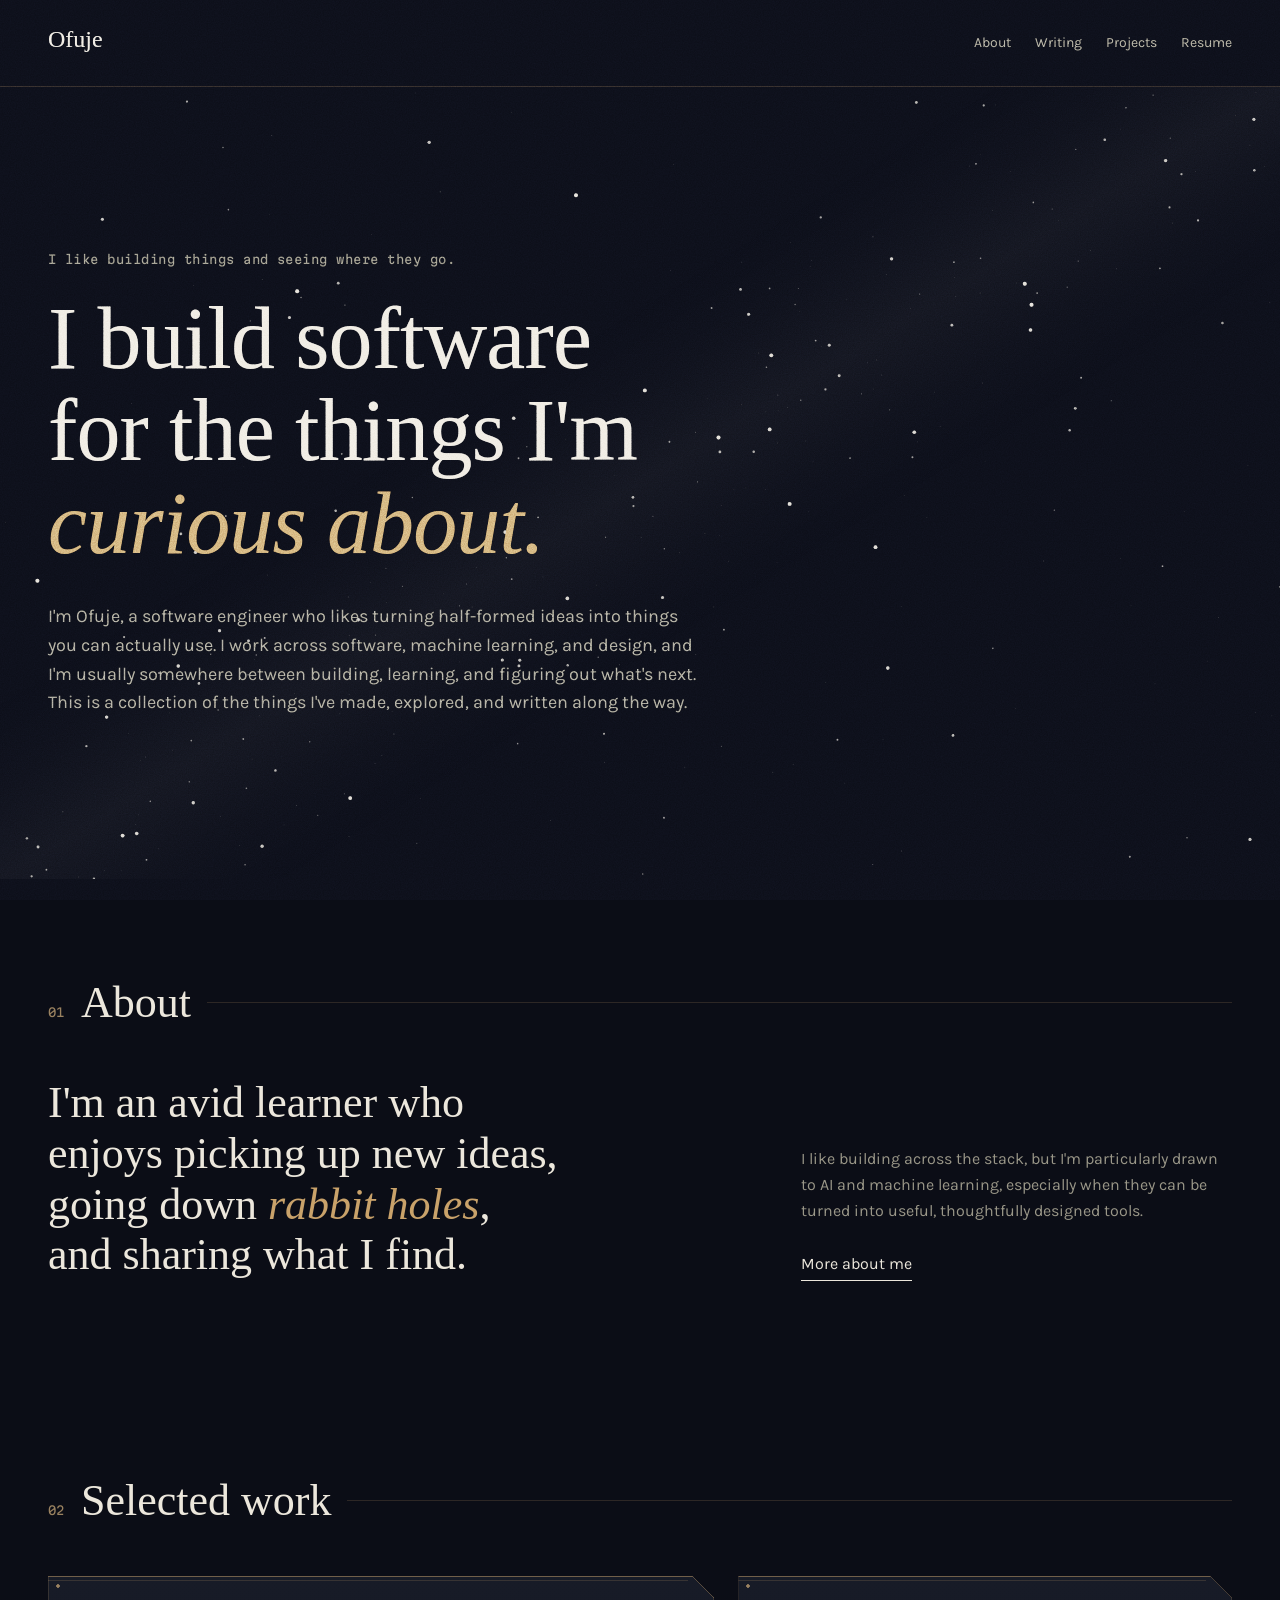
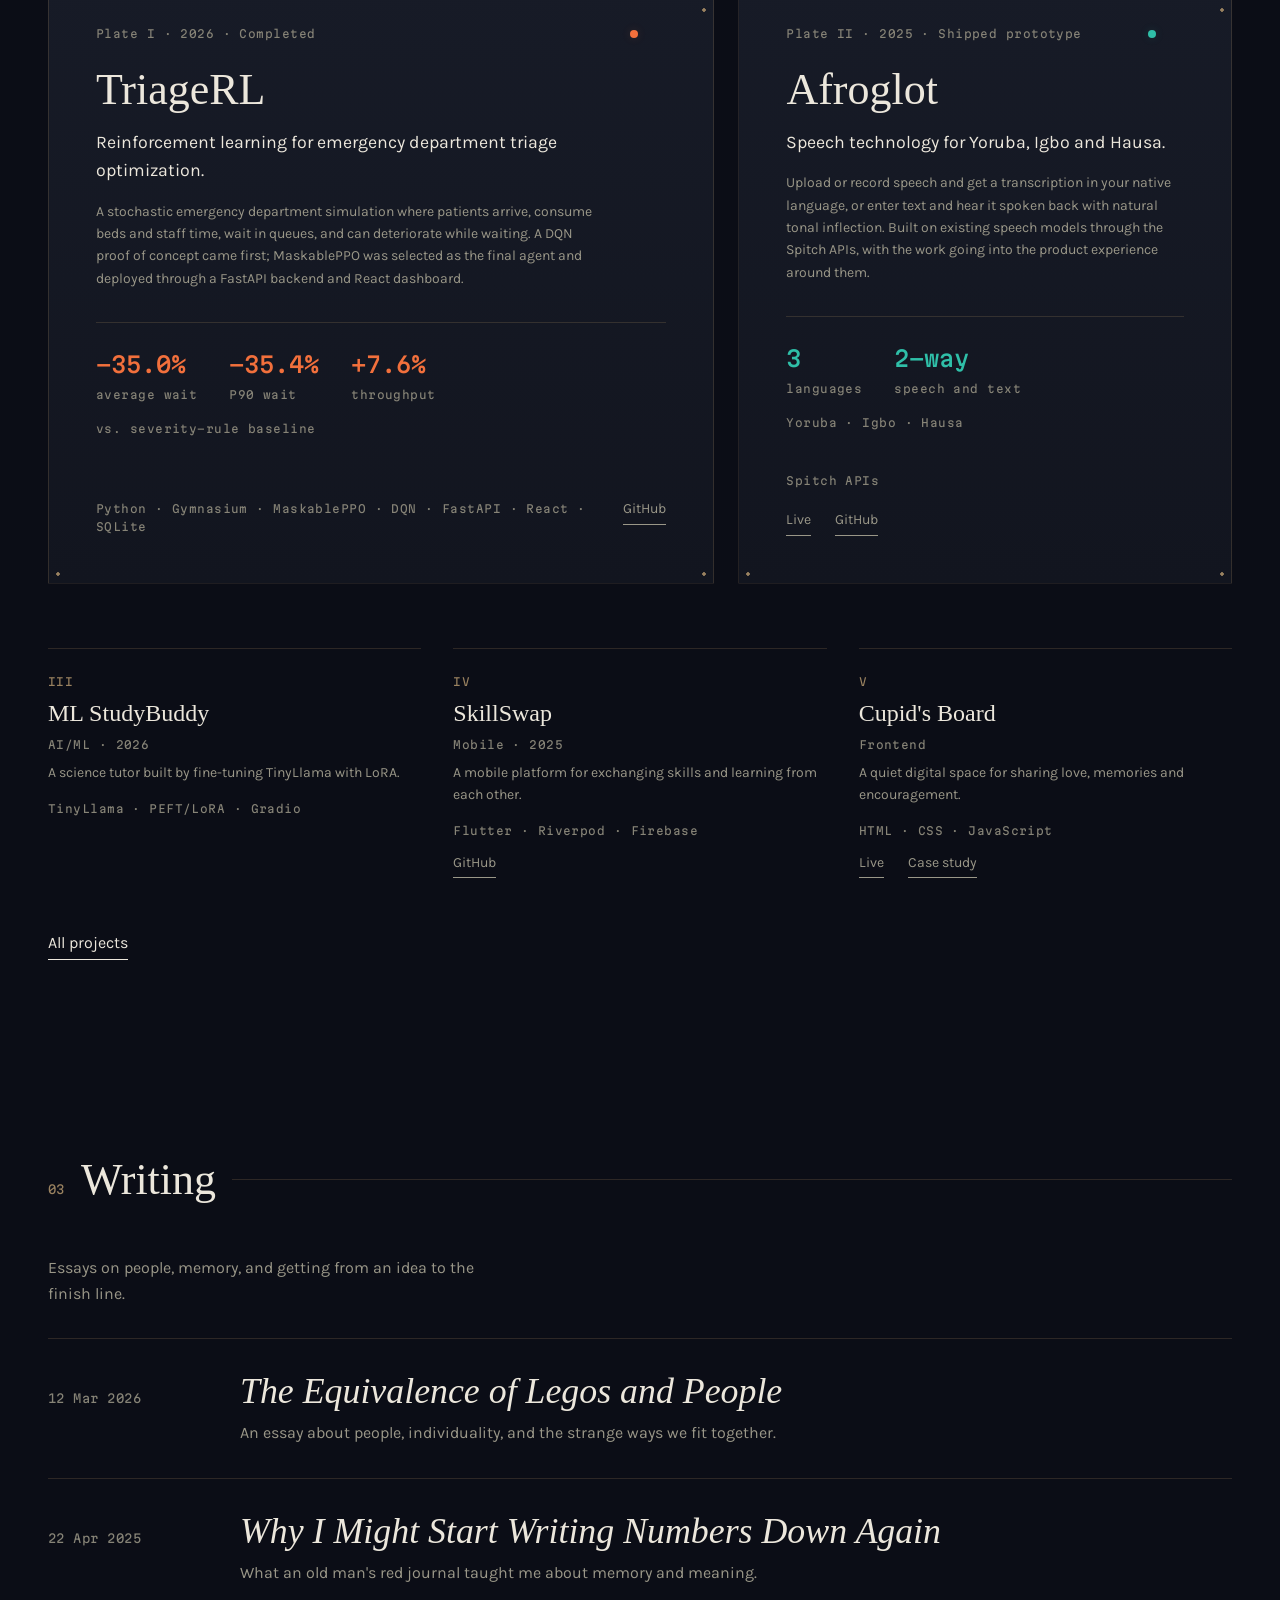
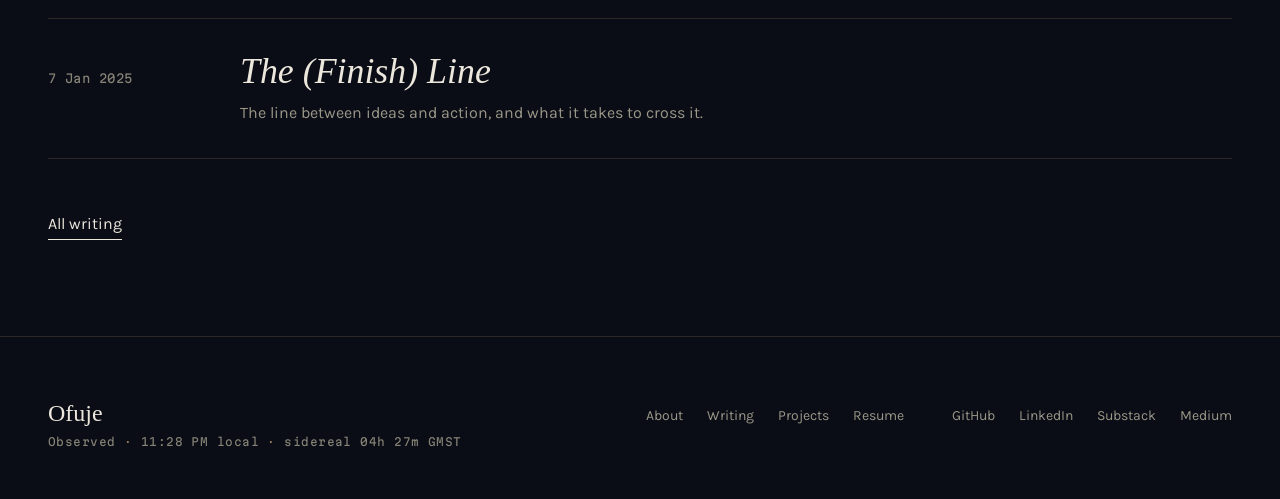
==== commit b3b5a092: "Add a Writing preview section to Home Essays get a deliberately different treatment from the project" ====
--- a/index.html
+++ b/index.html
@@ -43,6 +43,7 @@
         <link rel="stylesheet" href="/css/components/section.css">
         <link rel="stylesheet" href="/css/components/about-teaser.css">
         <link rel="stylesheet" href="/css/components/selected-work.css">
+        <link rel="stylesheet" href="/css/components/writing-preview.css">
         <link rel="stylesheet" href="/css/intro.css">
     </head>
 
@@ -52,6 +53,7 @@
             <div id="hero-root"></div>
             <div id="about-root"></div>
             <div id="work-root"></div>
+            <div id="writing-root"></div>
         </main>
         <div id="footer-root"></div>
 
--- a/css/components/writing-preview.css
+++ b/css/components/writing-preview.css
@@ -0,0 +1,110 @@
+/* ==========================================================================
+   Writing preview — deliberately unlike the project plates: an open
+   logbook of essays. Dated entries on brass hairlines, titles in IM Fell
+   italic, no surfaces, no chrome.
+   ========================================================================== */
+
+.writing-preview__intro {
+  max-width: 44ch;
+  margin: 0 0 var(--space-5);
+  color: var(--text-muted);
+}
+
+.writing-preview__list {
+  margin: 0;
+  padding: 0;
+  list-style: none;
+  border-top: 1px solid var(--border-hairline);
+}
+
+.writing-preview__item {
+  position: relative; /* anchor for the stretched title link */
+  display: grid;
+  gap: var(--space-2) var(--space-6);
+  padding-block: var(--space-5);
+  border-bottom: 1px solid var(--border-hairline);
+}
+
+@media (min-width: 48rem) {
+  .writing-preview__item {
+    grid-template-columns: 9rem 1fr;
+    align-items: baseline;
+  }
+}
+
+.writing-preview__date {
+  font-family: var(--font-mono);
+  font-size: var(--text-label);
+  letter-spacing: var(--tracking-label);
+  color: var(--text-faint);
+  font-variant-numeric: tabular-nums;
+}
+
+.writing-preview__title {
+  font-size: clamp(1.5rem, 1.2rem + 1.3vw, 2.25rem);
+  font-style: italic;
+  line-height: 1.15;
+}
+
+.writing-preview__title a {
+  color: var(--text-primary);
+  background-image: linear-gradient(var(--accent-brass), var(--accent-brass));
+  background-repeat: no-repeat;
+  background-position: 0 92%;
+  background-size: 0 1px;
+  transition:
+    color var(--duration-hover) var(--ease-hover),
+    background-size 350ms var(--ease-out);
+}
+
+/* The whole row is the click target; the link text stays the accessible name */
+.writing-preview__title a::before {
+  content: "";
+  position: absolute;
+  inset: 0;
+}
+
+.writing-preview__summary {
+  max-width: 56ch;
+  margin: var(--space-2) 0 0;
+  color: var(--text-muted);
+}
+
+@media (hover: hover) and (pointer: fine) {
+  .writing-preview__item:hover .writing-preview__title a {
+    color: var(--accent-brass);
+    background-size: 100% 1px;
+  }
+
+  .writing-preview__item:hover .writing-preview__date {
+    color: var(--accent-brass-dim);
+  }
+}
+
+.writing-preview__all {
+  display: inline-block;
+  margin-top: var(--space-6);
+  padding-block: var(--space-1);
+  color: var(--text-primary);
+  background-image: linear-gradient(currentColor, currentColor);
+  background-repeat: no-repeat;
+  background-position: 0 100%;
+  background-size: 100% 1px;
+  transition:
+    color var(--duration-hover) var(--ease-hover),
+    background-size var(--duration-hover) var(--ease-out);
+}
+
+@media (hover: hover) and (pointer: fine) {
+  .writing-preview__all:hover {
+    color: var(--accent-brass);
+    background-size: 40% 1px;
+  }
+}
+
+@media (prefers-reduced-motion: reduce) {
+  .writing-preview__title a,
+  .writing-preview__all {
+    transition: none;
+  }
+}
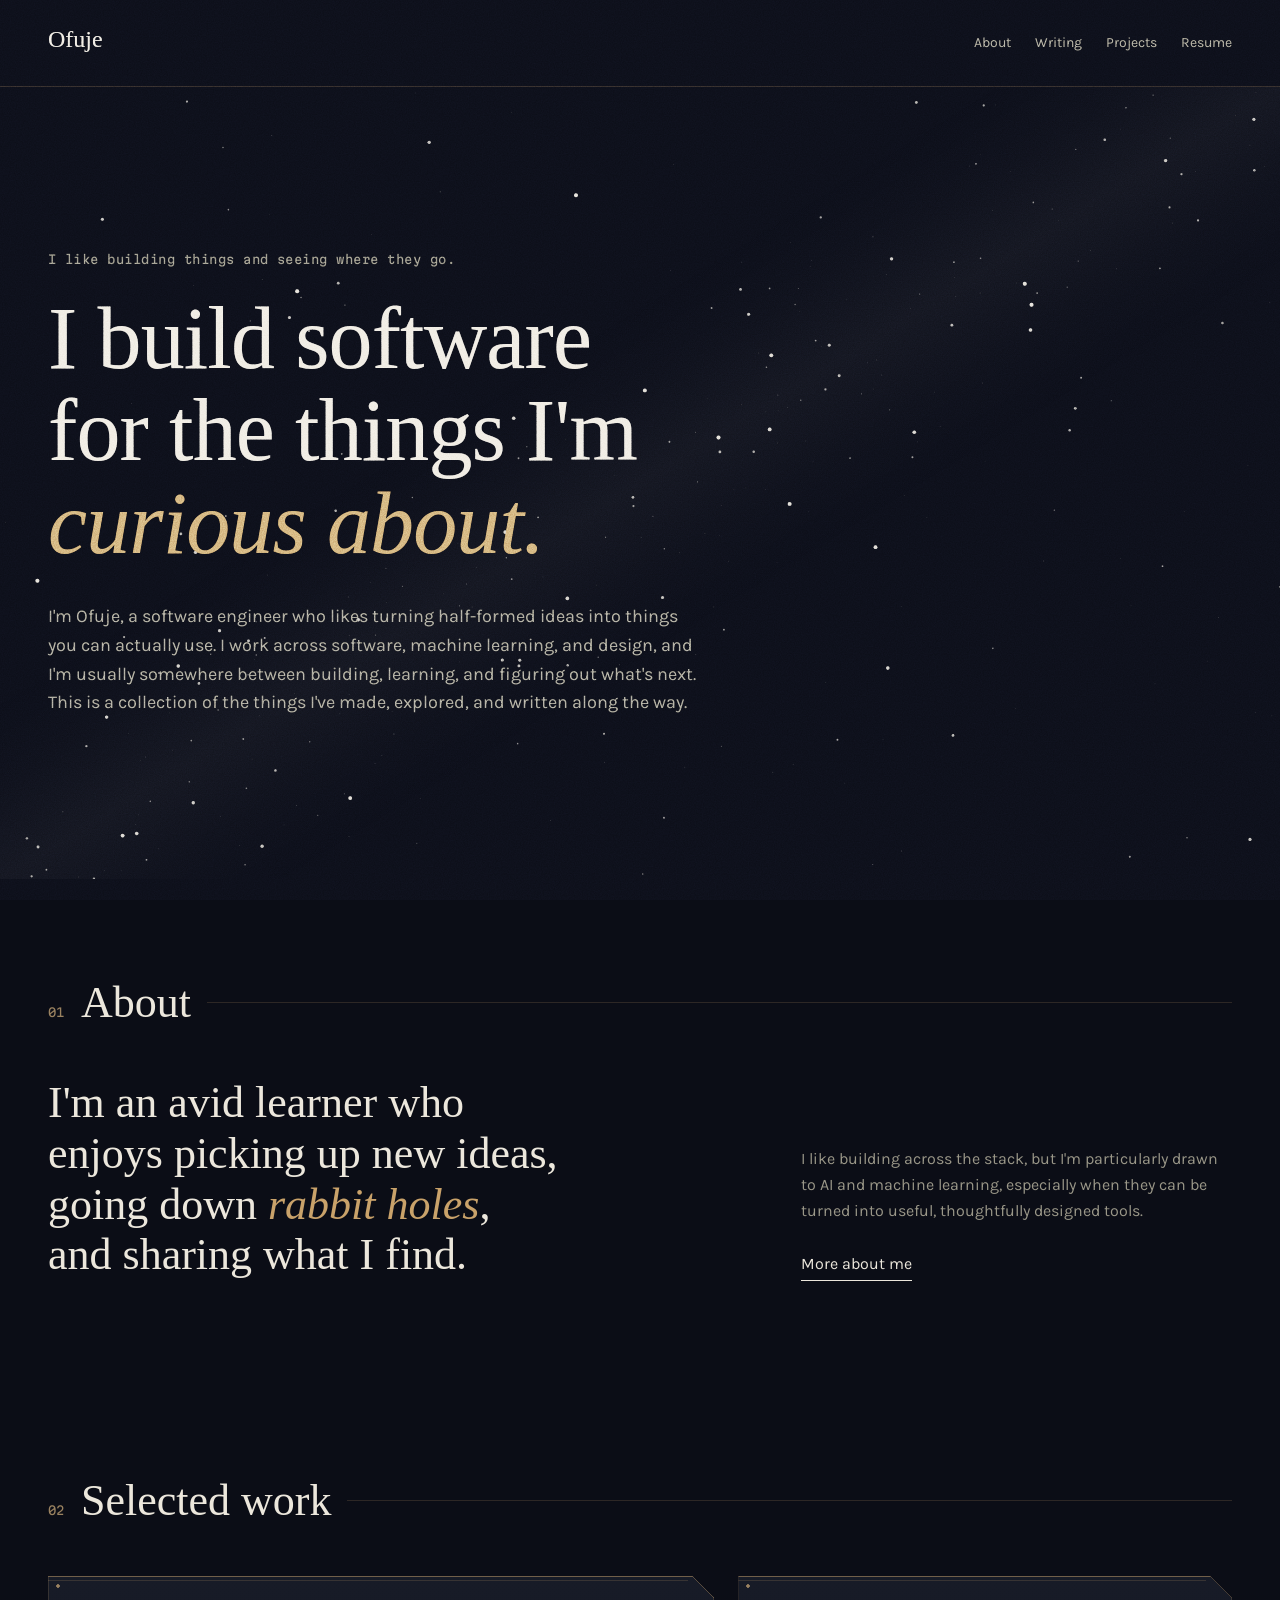
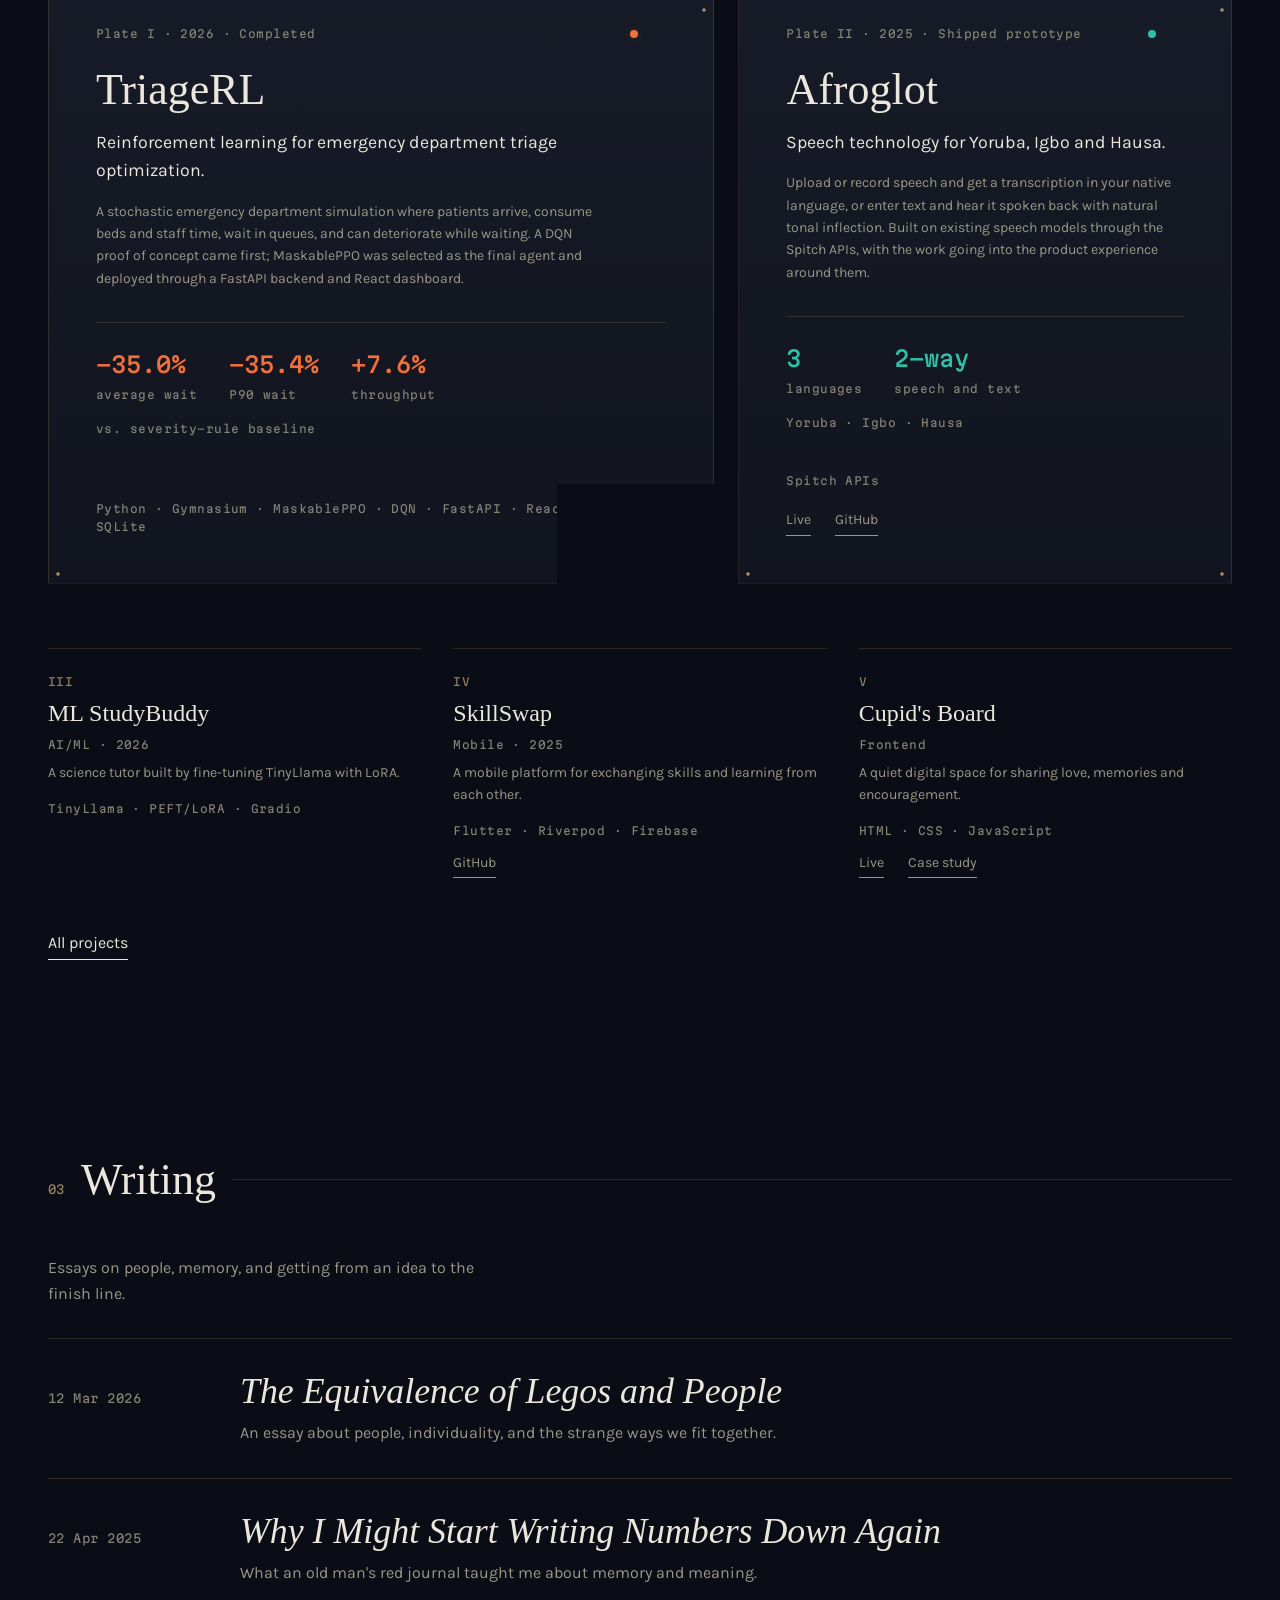
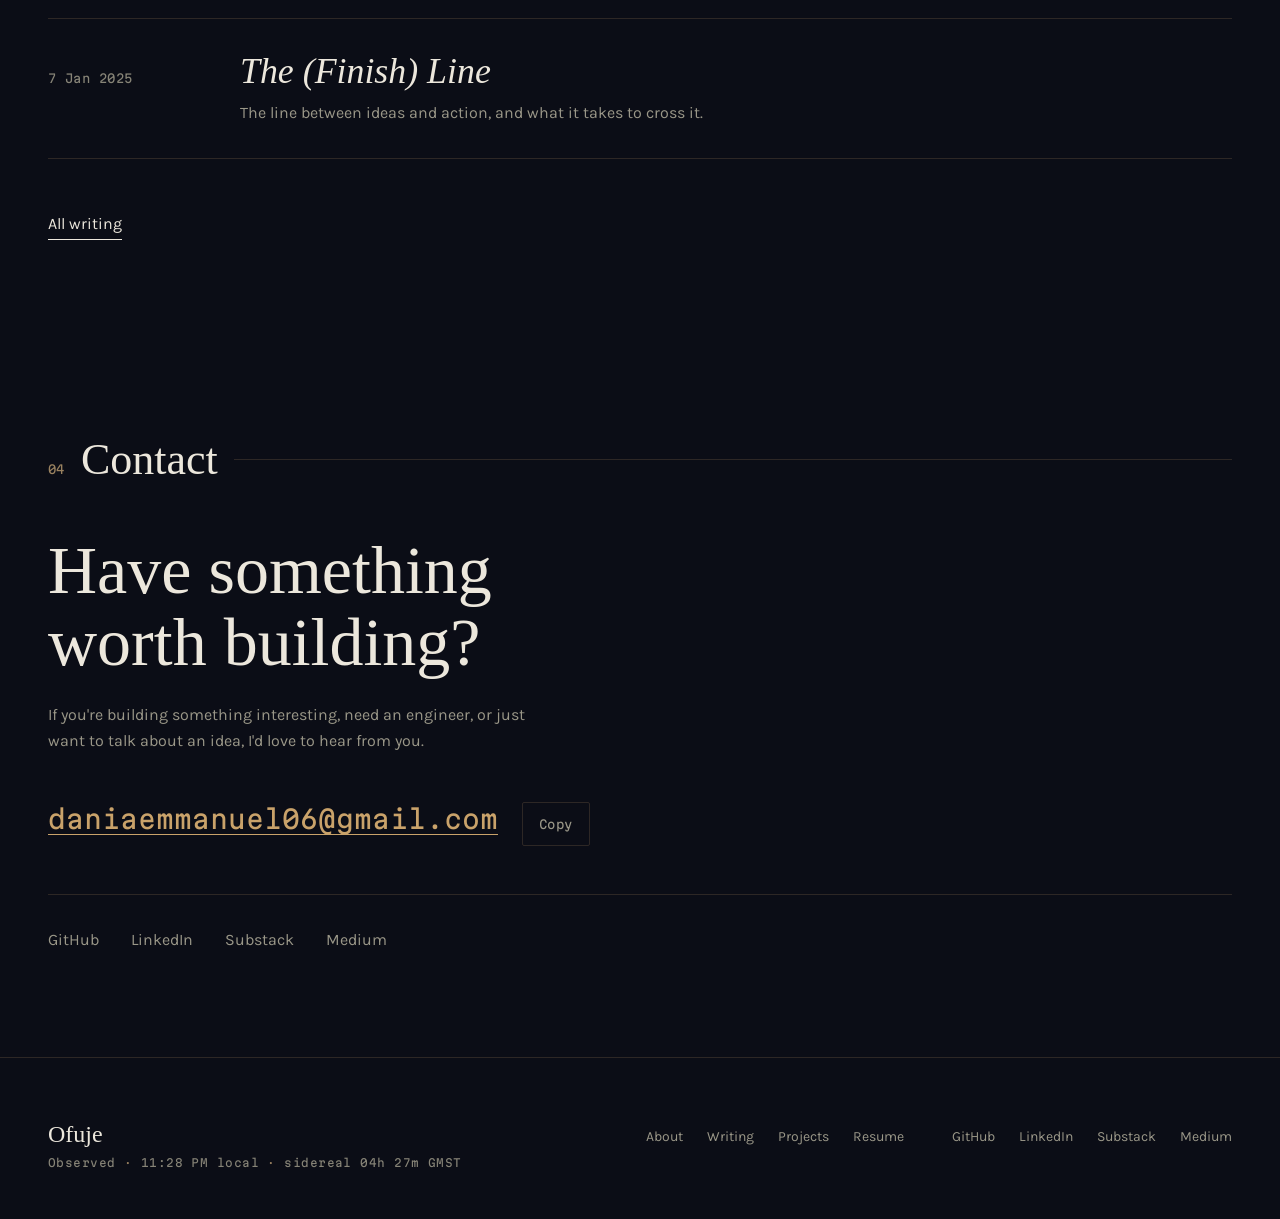
==== commit 03845d0e: "Add a Contact section to close the Home page - "Have something worth building?" set large in IM Fell" ====
--- a/index.html
+++ b/index.html
@@ -44,6 +44,7 @@
         <link rel="stylesheet" href="/css/components/about-teaser.css">
         <link rel="stylesheet" href="/css/components/selected-work.css">
         <link rel="stylesheet" href="/css/components/writing-preview.css">
+        <link rel="stylesheet" href="/css/components/contact.css">
         <link rel="stylesheet" href="/css/intro.css">
     </head>
 
@@ -54,6 +55,7 @@
             <div id="about-root"></div>
             <div id="work-root"></div>
             <div id="writing-root"></div>
+            <div id="contact-root"></div>
         </main>
         <div id="footer-root"></div>
 
--- a/css/components/contact.css
+++ b/css/components/contact.css
@@ -0,0 +1,116 @@
+/* ==========================================================================
+   Contact — the page's closing statement. One large question, the address
+   set big enough to read as the answer, and a quiet row of elsewheres.
+   ========================================================================== */
+
+.section__title--quiet {
+  margin: 0;
+  font-family: var(--font-display);
+}
+
+.contact__title {
+  max-width: 16ch;
+  margin-bottom: var(--space-4);
+  font-size: clamp(2.25rem, 1.4rem + 3.6vw, 4.25rem);
+  line-height: var(--leading-display);
+}
+
+.contact__copy {
+  max-width: 50ch;
+  margin: 0 0 var(--space-6);
+  color: var(--text-muted);
+}
+
+.contact__email-row {
+  display: flex;
+  flex-wrap: wrap;
+  align-items: baseline;
+  gap: var(--space-2) var(--space-4);
+  margin-bottom: var(--space-6);
+}
+
+.contact__email {
+  /* Mono, not IM Fell: IM Fell's old-style figures make the "0" in the
+     address read as an "o", and people copy this by eye. */
+  font-family: var(--font-mono);
+  font-size: clamp(1rem, 0.8rem + 1vw, 1.625rem);
+  line-height: 1.4;
+  overflow-wrap: anywhere; /* long address never forces a sideways scroll */
+  color: var(--accent-brass);
+  background-image: linear-gradient(currentColor, currentColor);
+  background-repeat: no-repeat;
+  background-position: 0 95%;
+  background-size: 100% 1px;
+  transition: background-size 350ms var(--ease-out), color var(--duration-hover) var(--ease-hover);
+}
+
+.contact__copy-button {
+  min-height: 2.75rem; /* 44px tap target */
+  padding: 0 var(--space-3);
+  font-family: var(--font-mono);
+  font-size: var(--text-label);
+  letter-spacing: var(--tracking-label);
+  color: var(--text-muted);
+  background: transparent;
+  border: 1px solid var(--border-hairline);
+  border-radius: var(--radius-control);
+  cursor: pointer;
+  transition:
+    color var(--duration-hover) var(--ease-hover),
+    border-color var(--duration-hover) var(--ease-hover);
+}
+
+.contact__copy-button:active {
+  transform: scale(0.97);
+}
+
+.contact__copy-button.is-copied {
+  color: var(--accent-brass);
+  border-color: var(--border-hairline-strong);
+}
+
+@media (hover: hover) and (pointer: fine) {
+  .contact__email:hover {
+    color: var(--text-primary);
+    background-size: 30% 1px;
+  }
+
+  .contact__copy-button:hover {
+    color: var(--text-primary);
+    border-color: var(--border-hairline-strong);
+  }
+}
+
+.contact__links {
+  display: flex;
+  flex-wrap: wrap;
+  gap: var(--space-1) var(--space-5);
+  margin: 0;
+  padding: var(--space-4) 0 0;
+  list-style: none;
+  border-top: 1px solid var(--border-hairline);
+}
+
+.contact__links a {
+  display: inline-block;
+  padding-block: var(--space-2);
+  color: var(--text-muted);
+  transition: color var(--duration-hover) var(--ease-hover);
+}
+
+@media (hover: hover) and (pointer: fine) {
+  .contact__links a:hover {
+    color: var(--accent-brass);
+  }
+}
+
+@media (prefers-reduced-motion: reduce) {
+  .contact__email,
+  .contact__copy-button {
+    transition: none;
+  }
+
+  .contact__copy-button:active {
+    transform: none;
+  }
+}
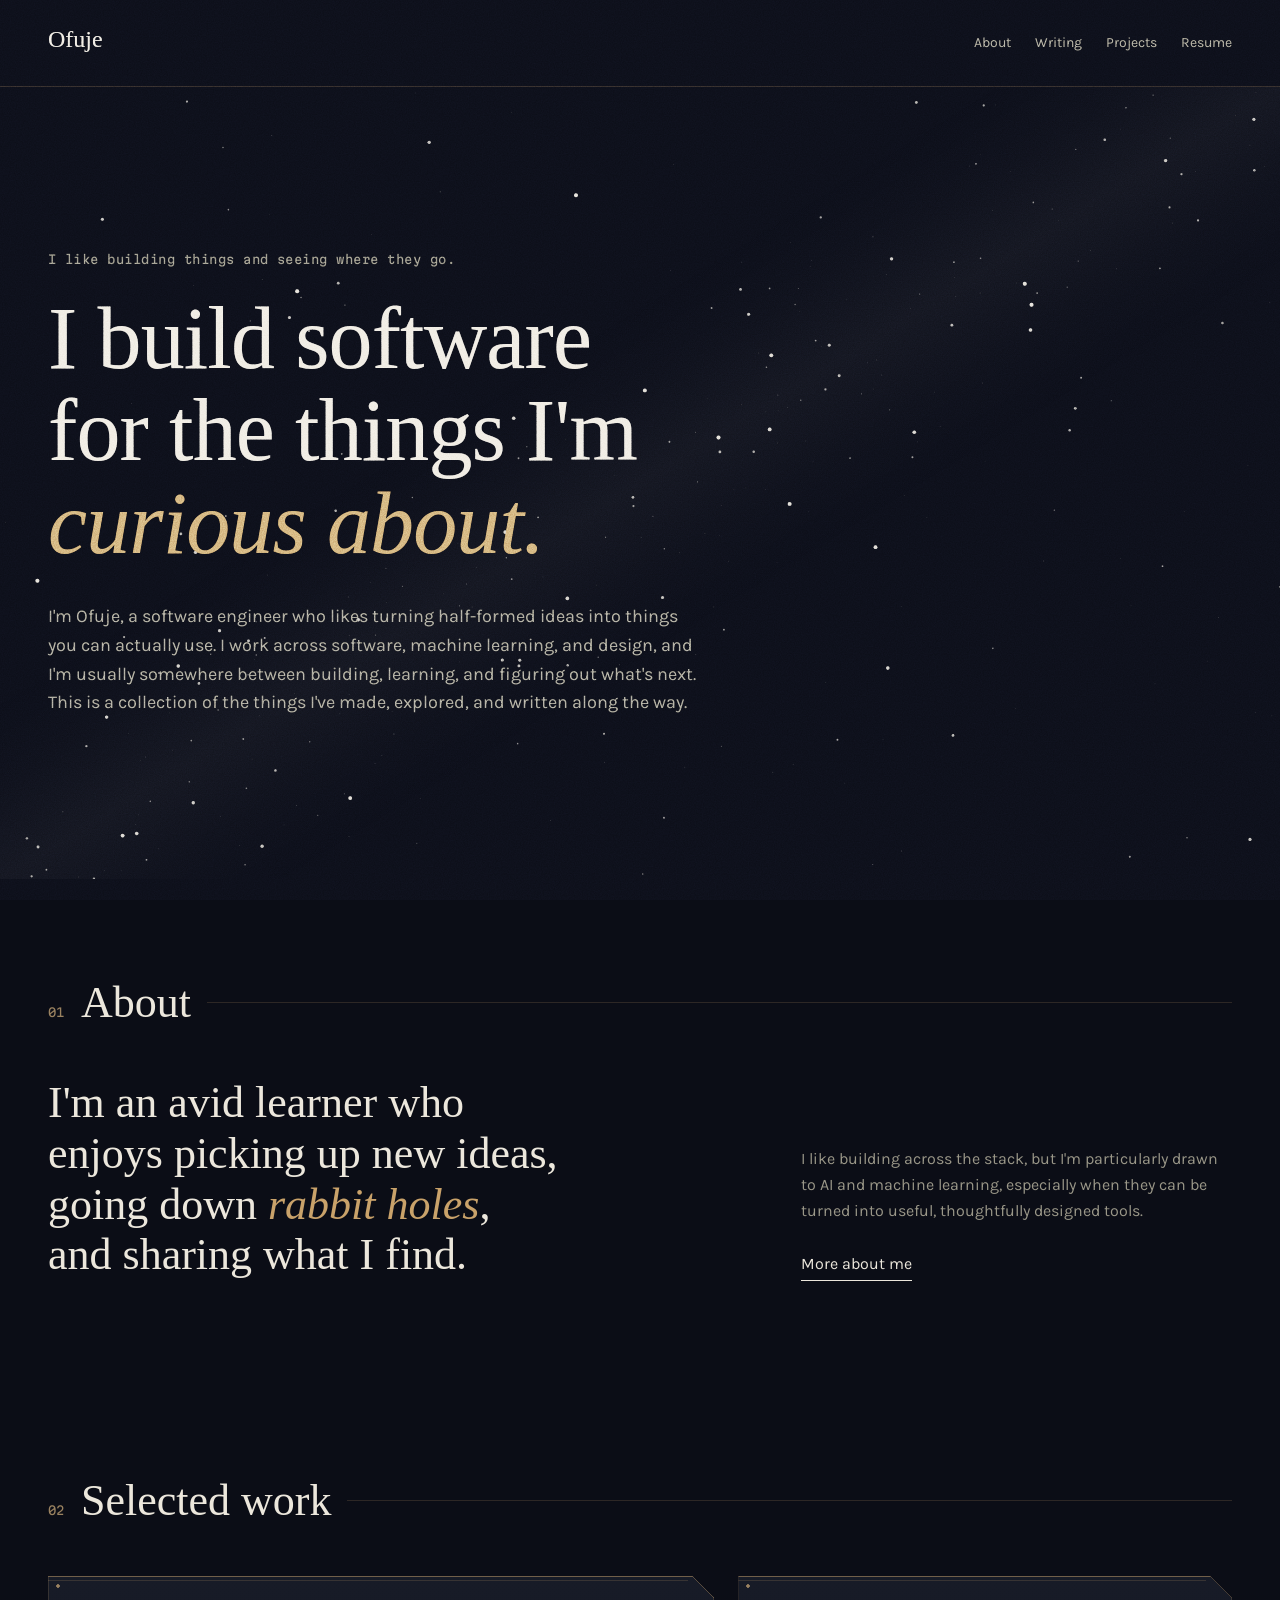
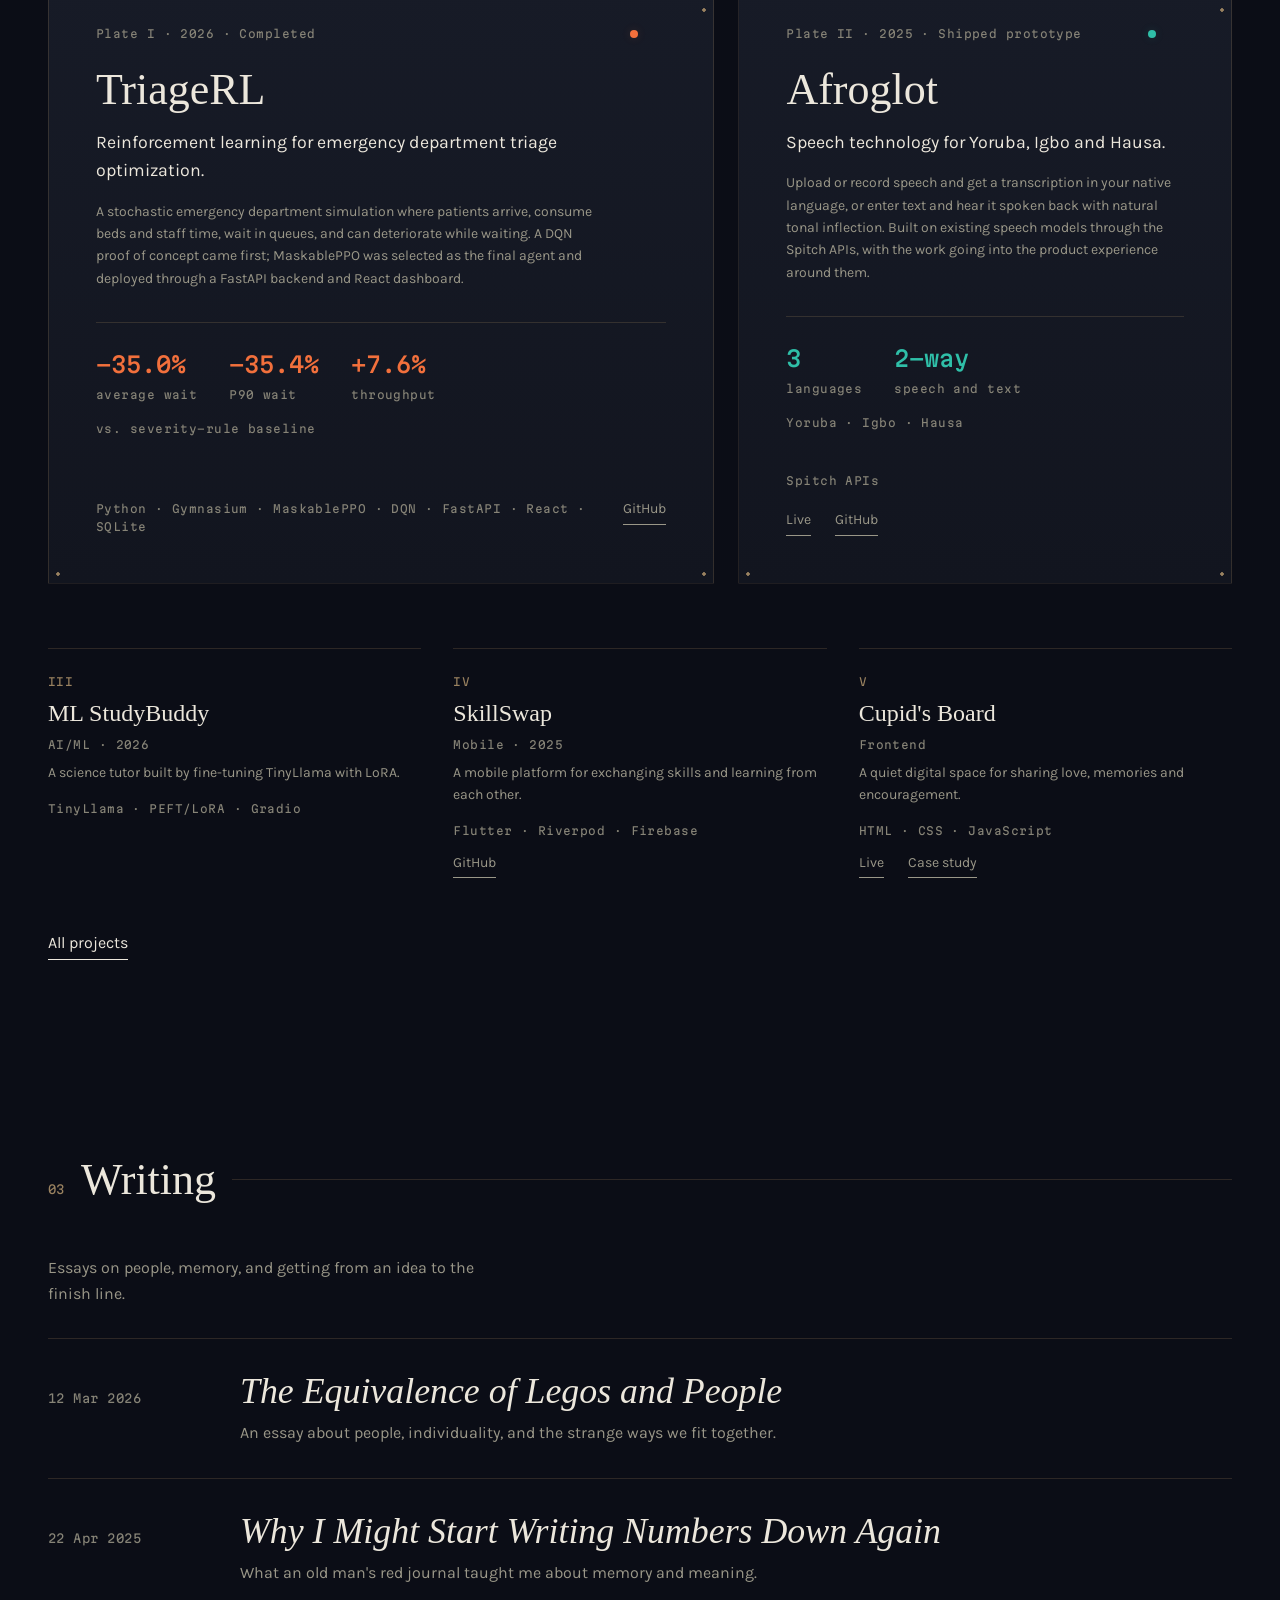
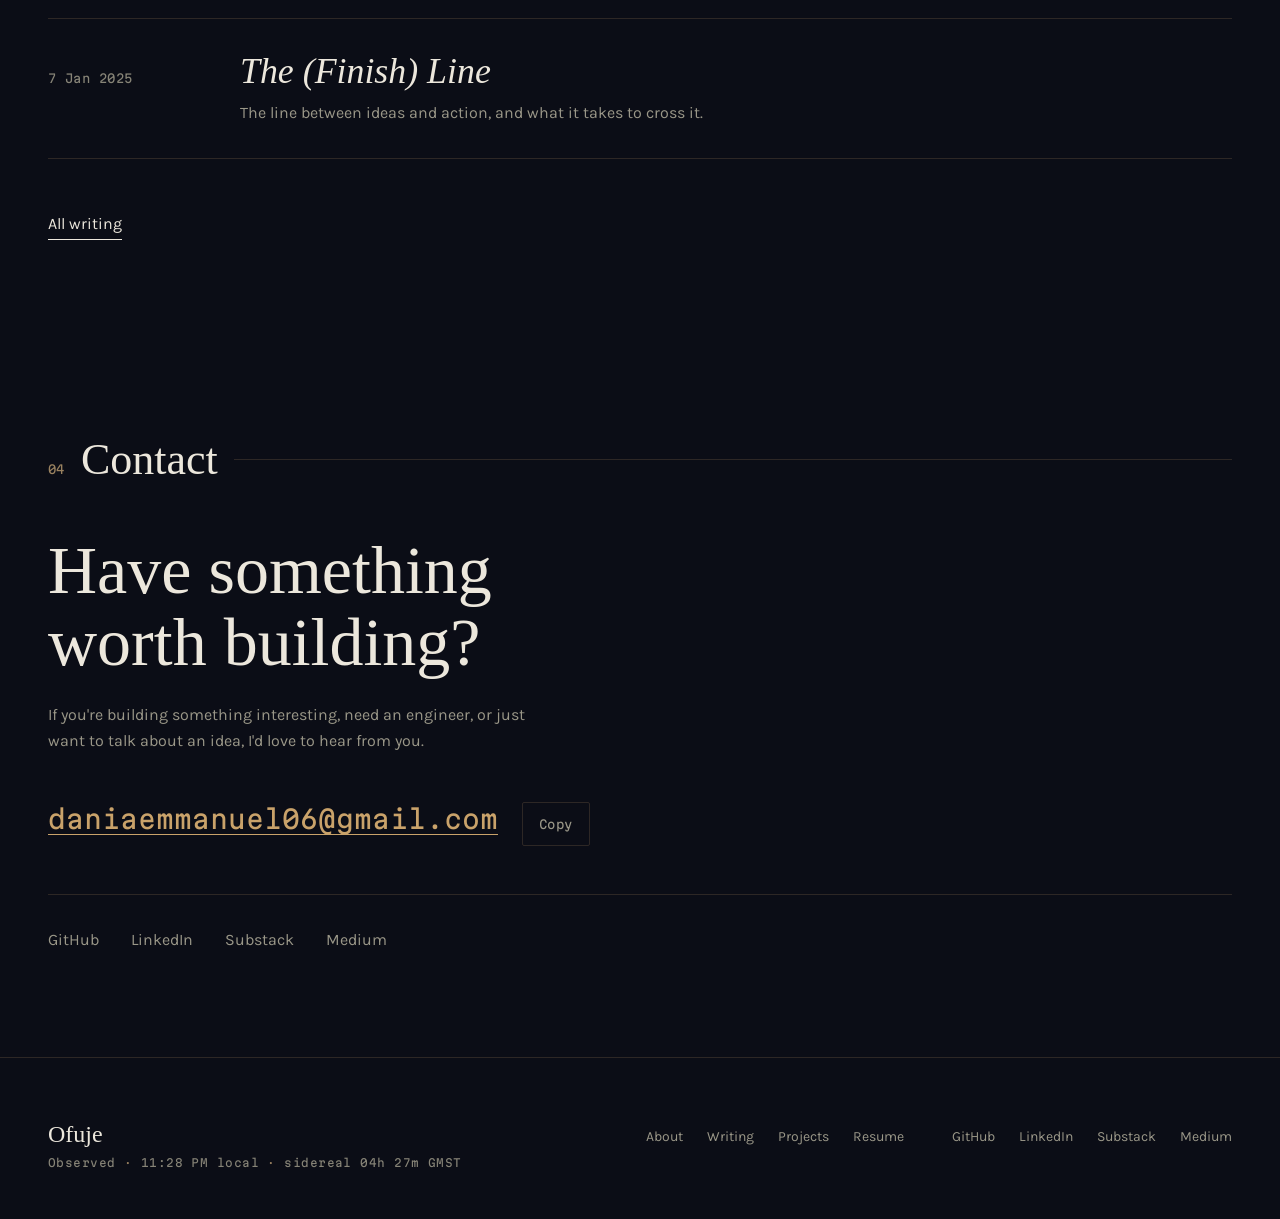
==== commit 1e64a474: "Add the persistent music player A brass dial fixed to the bottom-right corner plays the site's one s" ====
--- a/index.html
+++ b/index.html
@@ -45,6 +45,7 @@
         <link rel="stylesheet" href="/css/components/selected-work.css">
         <link rel="stylesheet" href="/css/components/writing-preview.css">
         <link rel="stylesheet" href="/css/components/contact.css">
+        <link rel="stylesheet" href="/css/components/player.css">
         <link rel="stylesheet" href="/css/intro.css">
     </head>
 
@@ -58,6 +59,7 @@
             <div id="contact-root"></div>
         </main>
         <div id="footer-root"></div>
+        <div id="player-root"></div>
 
         <script type="module" src="/js/pages/home.js"></script>
     </body>
--- a/css/components/player.css
+++ b/css/components/player.css
@@ -0,0 +1,217 @@
+/* ==========================================================================
+   Player — a brass dial fixed bottom-right. Flat, bordered, no shadow kit.
+   Teal is used only for the signal dot while audio is actually playing:
+   the site's "transmission" colour, meaning something is being sent.
+   ========================================================================== */
+
+.player {
+  position: fixed;
+  right: max(var(--space-4), env(safe-area-inset-right, 0px));
+  bottom: calc(var(--space-4) + env(safe-area-inset-bottom, 0px));
+  z-index: 90;
+  display: flex;
+  align-items: center;
+  gap: var(--space-3);
+}
+
+/* ---- Dial ---- */
+
+.player__dial {
+  position: relative;
+  display: grid;
+  place-items: center;
+  width: 3.5rem;
+  height: 3.5rem;
+  padding: 0;
+  color: var(--accent-brass);
+  background: var(--bg-void-deep);
+  border: 0;
+  border-radius: 50%;
+  cursor: pointer;
+  transition: transform 150ms var(--ease-out);
+}
+
+.player__dial:active {
+  transform: scale(0.96);
+}
+
+.player__ring {
+  position: absolute;
+  inset: 0;
+  width: 100%;
+  height: 100%;
+  transform: rotate(-90deg); /* progress starts at 12 o'clock */
+}
+
+.player__ring-track,
+.player__ring-progress {
+  fill: none;
+  stroke-width: 1.5;
+}
+
+.player__ring-track {
+  stroke: var(--border-hairline-strong);
+}
+
+.player__ring-progress {
+  stroke: var(--accent-brass);
+  stroke-linecap: round;
+  transition: stroke-dashoffset 260ms linear;
+}
+
+.player__icon {
+  width: 1rem;
+  height: 1rem;
+  fill: currentColor;
+}
+
+.player__icon-pause,
+.player.is-playing .player__icon-play {
+  display: none;
+}
+
+.player.is-playing .player__icon-pause {
+  display: inline;
+}
+
+@media (hover: hover) and (pointer: fine) {
+  .player__dial:hover {
+    color: var(--text-primary);
+  }
+}
+
+/* Focus: a brass ring outside the dial instead of corner brackets, which
+   would look wrong round a circle */
+.player__dial:focus-visible {
+  outline: 1.5px solid var(--accent-brass);
+  outline-offset: 4px;
+}
+
+.player__dial:focus-visible::after {
+  content: none;
+}
+
+/* ---- Signal dot: teal, top-right of the dial, only while playing ---- */
+
+.player__signal {
+  position: absolute;
+  top: 5px;
+  right: 5px;
+  width: 7px;
+  height: 7px;
+  border-radius: 50%;
+  background: var(--accent-teal);
+  opacity: 0;
+  transform: scale(0.5);
+  transition: opacity 200ms var(--ease-out), transform 200ms var(--ease-out);
+}
+
+.player__signal::before,
+.player__signal::after {
+  content: "";
+  position: absolute;
+  inset: 0;
+  border-radius: 50%;
+  border: 1px solid var(--accent-teal);
+  opacity: 0;
+}
+
+.player.is-playing .player__signal {
+  opacity: 1;
+  transform: scale(1);
+}
+
+.player.is-playing .player__signal::before,
+.player.is-playing .player__signal::after {
+  animation: player-signal var(--duration-signal) var(--ease-out) infinite;
+}
+
+.player.is-playing .player__signal::after {
+  animation-delay: 280ms;
+}
+
+/* Same double-pulse rhythm as Afroglot's signal mark, defined here so the
+   player works on pages that don't load selected-work.css */
+@keyframes player-signal {
+  0%   { transform: scale(1);   opacity: 0.8; }
+  35%  { transform: scale(3);   opacity: 0; }
+  100% { transform: scale(3);   opacity: 0; }
+}
+
+/* Resume available but the browser blocked autoplay: a slow brass breath
+   on the ring invites a tap */
+.player.is-resumable .player__ring-track {
+  animation: player-breathe 2400ms var(--ease-in-out) infinite;
+}
+
+@keyframes player-breathe {
+  0%, 100% { stroke: var(--border-hairline-strong); }
+  50%      { stroke: var(--accent-brass); }
+}
+
+/* ---- Label ---- */
+
+.player__label {
+  display: flex;
+  flex-direction: column;
+  align-items: flex-end;
+  gap: 2px;
+  padding: var(--space-2) var(--space-3);
+  font-family: var(--font-mono);
+  font-size: var(--text-meta);
+  letter-spacing: var(--tracking-label);
+  white-space: nowrap;
+  background: var(--bg-void-deep);
+  border: 1px solid var(--border-hairline);
+  opacity: 0;
+  transform: translateX(6px);
+  pointer-events: none;
+  transition: opacity 180ms var(--ease-out), transform 180ms var(--ease-out);
+}
+
+.player__status {
+  color: var(--text-faint);
+}
+
+.player__track {
+  color: var(--text-primary);
+}
+
+.player:hover .player__label,
+.player:focus-within .player__label,
+.player.is-resumable .player__label {
+  opacity: 1;
+  transform: translateX(0);
+}
+
+/* Phones: no hover, and the label would cover content — show it only while
+   a resume is waiting */
+@media (hover: none) {
+  .player:hover .player__label,
+  .player:focus-within .player__label {
+    opacity: 0;
+  }
+
+  .player.is-resumable .player__label {
+    opacity: 1;
+  }
+}
+
+@media (prefers-reduced-motion: reduce) {
+  .player__dial,
+  .player__signal,
+  .player__label,
+  .player__ring-progress {
+    transition: none;
+  }
+
+  .player__dial:active {
+    transform: none;
+  }
+
+  .player.is-playing .player__signal::before,
+  .player.is-playing .player__signal::after,
+  .player.is-resumable .player__ring-track {
+    animation: none;
+  }
+}
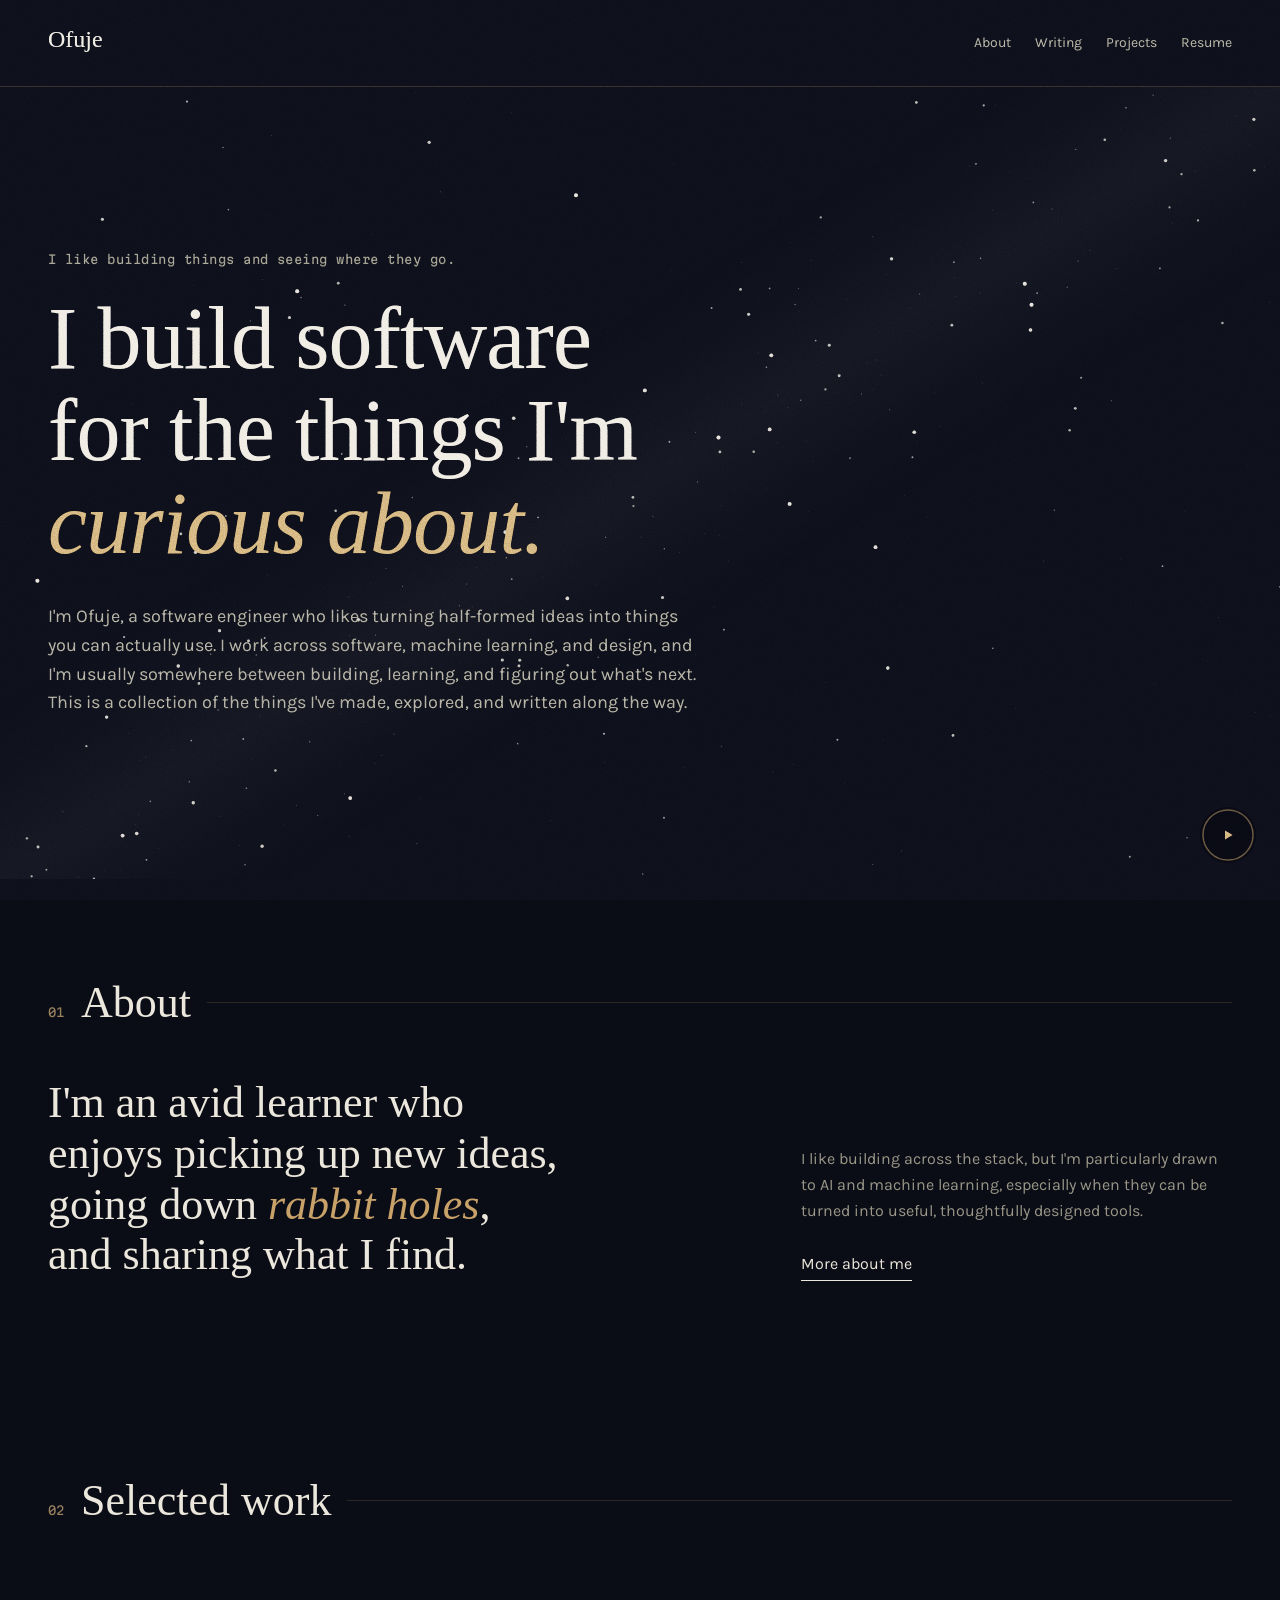
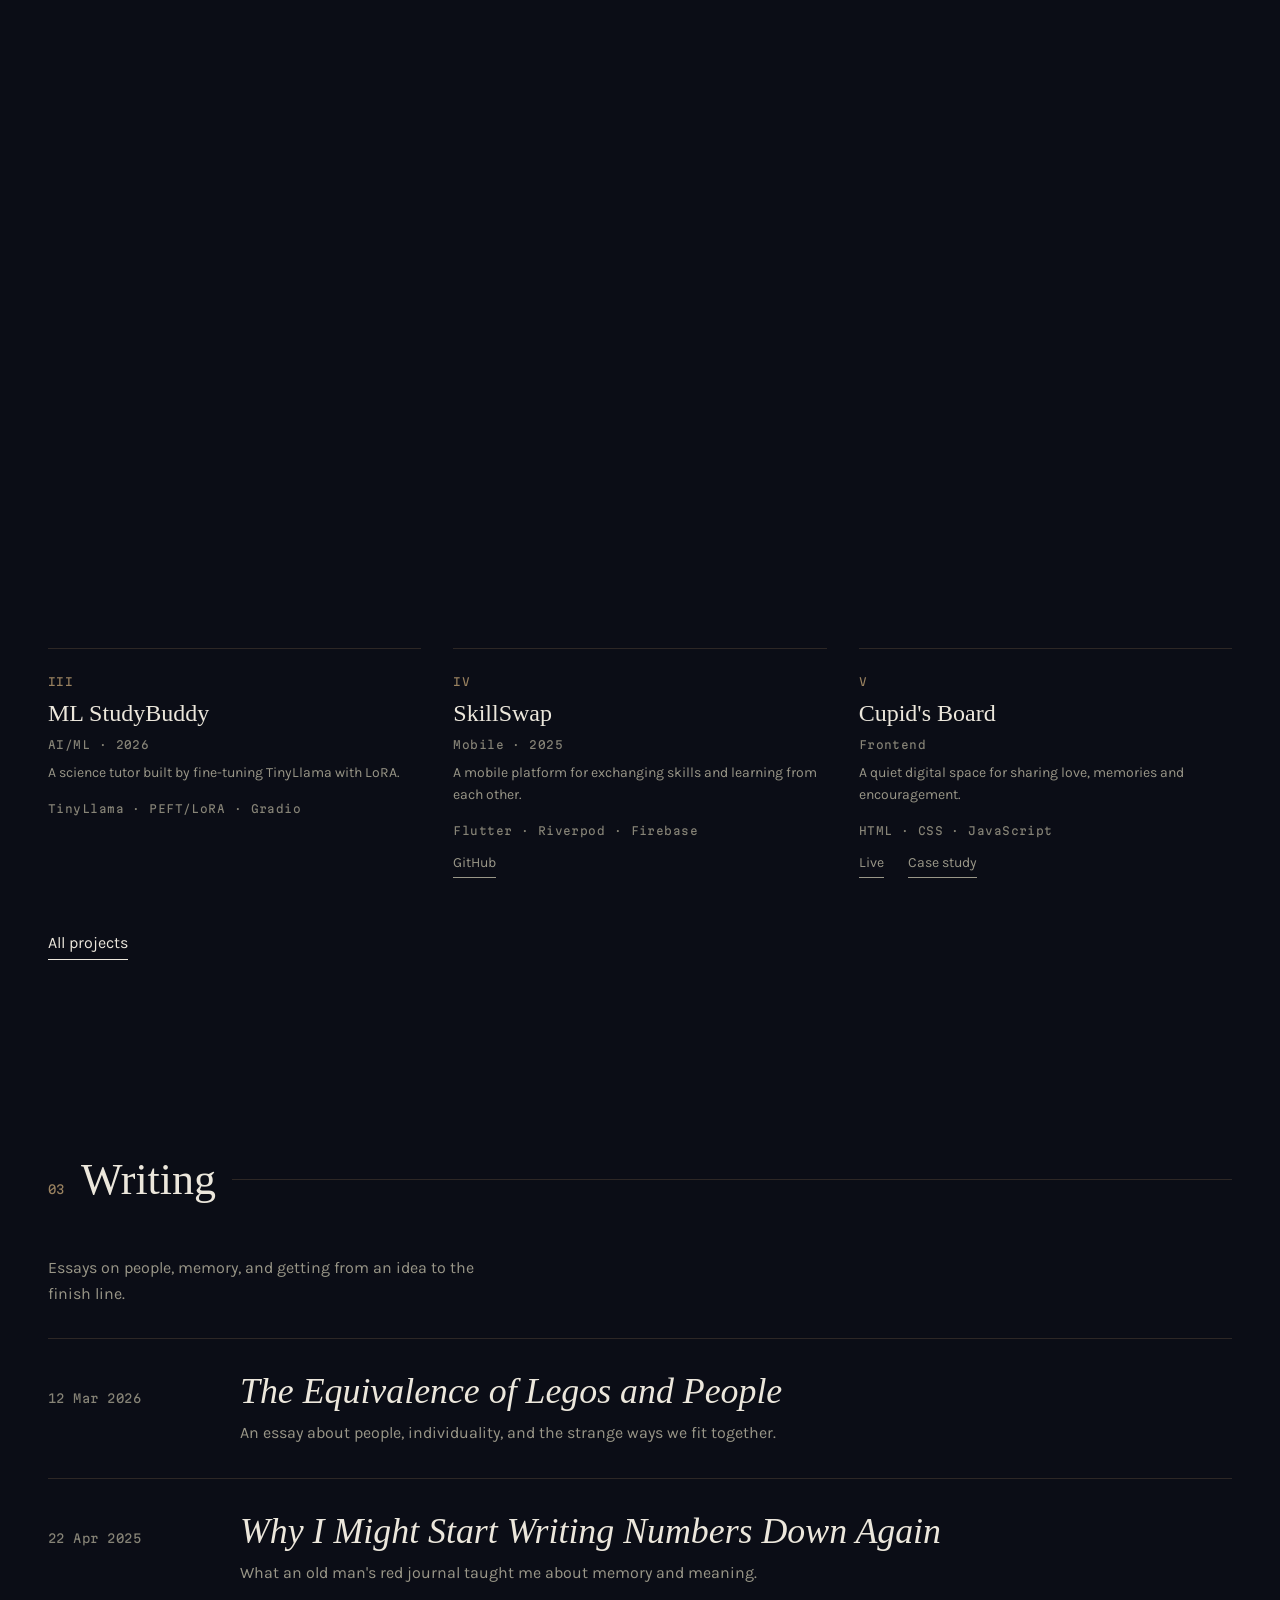
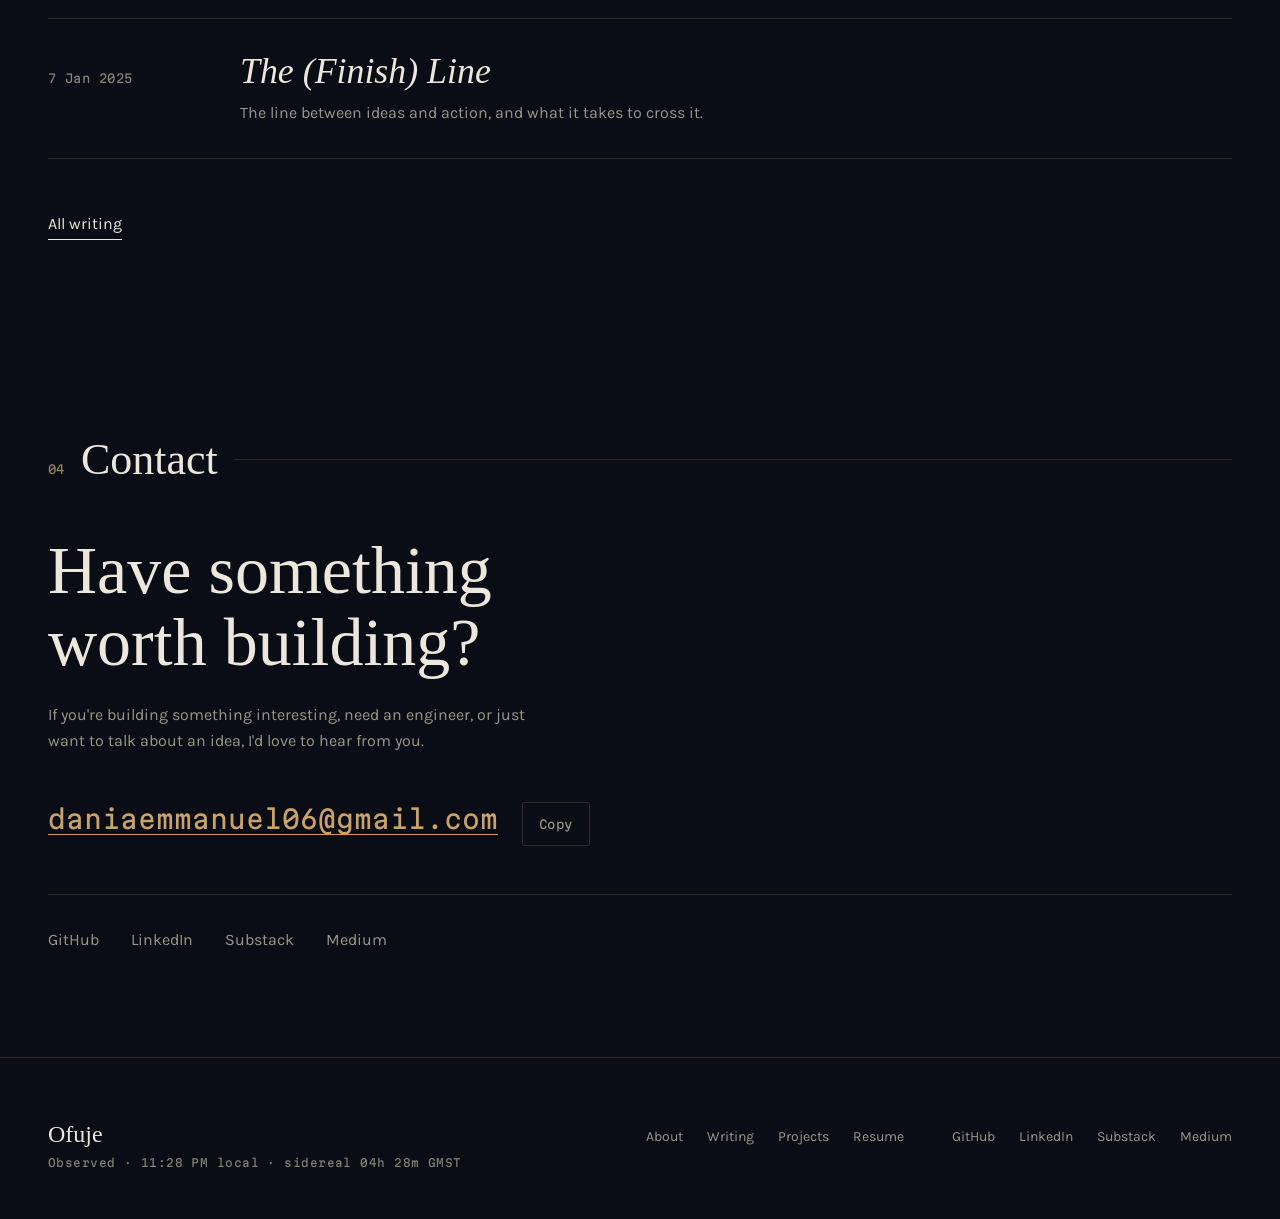
==== commit 65f00219: "Move plate and motion-mark styles into their own stylesheet The plate system (flagship plates, suppo" ====
--- a/index.html
+++ b/index.html
@@ -42,6 +42,7 @@
         <link rel="stylesheet" href="/css/components/starfield.css">
         <link rel="stylesheet" href="/css/components/section.css">
         <link rel="stylesheet" href="/css/components/about-teaser.css">
+        <link rel="stylesheet" href="/css/components/plate.css">
         <link rel="stylesheet" href="/css/components/selected-work.css">
         <link rel="stylesheet" href="/css/components/writing-preview.css">
         <link rel="stylesheet" href="/css/components/contact.css">
--- a/css/components/plate.css
+++ b/css/components/plate.css
@@ -0,0 +1,317 @@
+/* ==========================================================================
+   Plates — the project entry system, shared by Home's Selected Work and the
+   Projects page.
+   Flagships: flat engraved plates with a cut corner, rivets, a serial, and a
+   motion mark in their project colour. Supporting projects: quiet, static,
+   brass-ruled entries. No rounded cards, no drop shadows at rest.
+   ========================================================================== */
+
+/* ---- Shared plate ---- */
+
+.plate {
+  position: relative;
+  min-width: 0;
+}
+
+.plate__serial,
+.plate__meta,
+.plate__stack,
+.plate__readout-note {
+  margin: 0;
+  font-family: var(--font-mono);
+  font-size: var(--text-meta);
+  letter-spacing: var(--tracking-label);
+  color: var(--text-faint);
+}
+
+.plate__name {
+  line-height: var(--leading-tight);
+  color: var(--text-primary);
+}
+
+.plate__pitch {
+  margin: 0;
+  color: var(--text-primary);
+}
+
+.plate__links {
+  display: flex;
+  flex-wrap: wrap;
+  gap: var(--space-1) var(--space-4);
+  margin: 0;
+  padding: 0;
+  list-style: none;
+}
+
+.plate__links a {
+  display: inline-block;
+  padding-block: var(--space-1);
+  font-size: var(--text-small);
+  color: var(--text-muted);
+  background-image: linear-gradient(currentColor, currentColor);
+  background-repeat: no-repeat;
+  background-position: 0 100%;
+  background-size: 100% 1px;
+  transition: color var(--duration-hover) var(--ease-hover);
+}
+
+/* ---- Flagship plate ---- */
+
+.plate--flagship {
+  --cut: 22px;
+  --plate-accent: var(--accent-brass);
+  --plate-glow-tight: transparent;
+  --plate-glow-wide: transparent;
+
+  display: flex;
+  flex-direction: column;
+  gap: var(--space-3);
+  padding: var(--space-5);
+  background: linear-gradient(180deg, var(--surface-plate-raised), var(--surface-plate));
+  /* Top-right corner cut off, like a chamfered instrument panel */
+  clip-path: polygon(0 0, calc(100% - var(--cut)) 0, 100% var(--cut), 100% 100%, 0 100%);
+  transition: box-shadow var(--duration-glow) var(--ease-hover);
+}
+
+@media (min-width: 40rem) {
+  .plate--flagship {
+    padding: var(--space-6);
+  }
+}
+
+.plate--ember {
+  --plate-accent: var(--accent-ember);
+  --plate-glow-tight: var(--glow-ember-tight);
+  --plate-glow-wide: var(--glow-ember-wide);
+}
+
+.plate--teal {
+  --plate-accent: var(--accent-teal);
+  --plate-glow-tight: var(--glow-teal-tight);
+  --plate-glow-wide: var(--glow-teal-wide);
+}
+
+/* Border, etched top rule, chamfer line and rivets — all drawn in one
+   overlay, because clip-path would slice a real border at the cut corner. */
+.plate--flagship::before {
+  content: "";
+  position: absolute;
+  inset: 0;
+  pointer-events: none;
+  background:
+    /* rivets, 10px in from each corner (top-right sits below the chamfer) */
+    radial-gradient(circle at 10px 10px, var(--accent-brass-dim) 1.5px, transparent 2px),
+    radial-gradient(circle at calc(100% - 10px) calc(var(--cut) + 12px), var(--accent-brass-dim) 1.5px, transparent 2px),
+    radial-gradient(circle at 10px calc(100% - 10px), var(--accent-brass-dim) 1.5px, transparent 2px),
+    radial-gradient(circle at calc(100% - 10px) calc(100% - 10px), var(--accent-brass-dim) 1.5px, transparent 2px),
+    /* chamfer hairline across the cut corner */
+    linear-gradient(to top right, transparent calc(50% - 0.5px), var(--border-hairline-strong) calc(50% - 0.5px), var(--border-hairline-strong) calc(50% + 0.5px), transparent calc(50% + 0.5px))
+      top right / var(--cut) var(--cut) no-repeat,
+    /* etched double rule along the top */
+    linear-gradient(var(--border-hairline-strong), var(--border-hairline-strong)) 0 0 / calc(100% - var(--cut)) 1px no-repeat,
+    linear-gradient(var(--border-hairline), var(--border-hairline)) 0 4px / calc(100% - var(--cut) - 4px) 1px no-repeat;
+  box-shadow: inset 0 0 0 1px var(--border-hairline);
+  transition: box-shadow var(--duration-glow) var(--ease-hover);
+}
+
+@media (hover: hover) and (pointer: fine) {
+  .plate--flagship:hover {
+    box-shadow:
+      0 0 0 1px var(--plate-glow-tight),
+      0 0 48px var(--plate-glow-wide);
+  }
+
+  .plate--flagship:hover::before {
+    box-shadow: inset 0 0 0 1px var(--border-hairline-strong);
+  }
+
+  .plate--flagship .plate__links a:hover {
+    color: var(--plate-accent);
+  }
+}
+
+.plate__head {
+  display: flex;
+  align-items: center;
+  justify-content: space-between;
+  gap: var(--space-3);
+  padding-right: var(--cut);
+  margin-bottom: var(--space-2);
+}
+
+.plate--flagship .plate__name {
+  font-size: clamp(2rem, 1.5rem + 1.6vw, 2.75rem);
+  line-height: 1;
+}
+
+.plate--flagship .plate__pitch {
+  font-size: clamp(1rem, 0.95rem + 0.2vw, 1.125rem);
+}
+
+.plate__description {
+  max-width: 62ch;
+  margin: 0;
+  font-size: var(--text-small);
+  color: var(--text-muted);
+}
+
+/* Results as instrument readouts */
+.plate__readouts {
+  display: flex;
+  flex-wrap: wrap;
+  gap: var(--space-3) var(--space-5);
+  margin: var(--space-3) 0 0;
+  padding-top: var(--space-4);
+  border-top: 1px solid var(--border-hairline);
+}
+
+.plate__readout {
+  display: flex;
+  flex-direction: column-reverse; /* value visually above its label */
+  gap: var(--space-1);
+}
+
+.plate__readout dd {
+  margin: 0;
+  font-family: var(--font-mono);
+  font-size: clamp(1.125rem, 1rem + 0.5vw, 1.375rem);
+  font-weight: var(--weight-medium);
+  font-variant-numeric: tabular-nums;
+  color: var(--plate-accent);
+}
+
+.plate__readout dt {
+  font-family: var(--font-mono);
+  font-size: var(--text-meta);
+  letter-spacing: var(--tracking-label);
+  color: var(--text-faint);
+}
+
+.plate__foot {
+  display: flex;
+  flex-wrap: wrap;
+  align-items: baseline;
+  justify-content: space-between;
+  gap: var(--space-3) var(--space-5);
+  margin-top: auto;
+  padding-top: var(--space-4);
+}
+
+.plate--flagship .plate__stack {
+  flex: 1 1 18rem;
+}
+
+/* ---- Motion marks ----
+   A solid dot with rings that expand out of it.
+   Beacon (TriageRL): one slow ring, then a long rest — steady urgency.
+   Signal (Afroglot): two quick rings, then a pause — transmission. */
+
+.motion-mark {
+  position: relative;
+  flex: none;
+  width: 8px;
+  height: 8px;
+  margin: 6px;
+  border-radius: 50%;
+  background: var(--plate-accent);
+  box-shadow: 0 0 10px var(--plate-glow-tight);
+}
+
+.motion-mark::before,
+.motion-mark::after {
+  content: "";
+  position: absolute;
+  inset: 0;
+  border-radius: 50%;
+  border: 1px solid var(--plate-accent);
+  opacity: 0;
+  animation-iteration-count: infinite;
+  animation-timing-function: var(--ease-out);
+  animation-play-state: paused;
+}
+
+.motion-mark.is-live::before,
+.motion-mark.is-live::after {
+  animation-play-state: running;
+}
+
+.motion-mark--beacon::before {
+  animation-name: beacon;
+  animation-duration: var(--duration-beacon);
+}
+
+.motion-mark--beacon::after {
+  display: none;
+}
+
+.motion-mark--signal::before,
+.motion-mark--signal::after {
+  animation-name: signal;
+  animation-duration: var(--duration-signal);
+}
+
+.motion-mark--signal::after {
+  animation-delay: 280ms;
+}
+
+@keyframes beacon {
+  0%   { transform: scale(1);   opacity: 0.8; }
+  55%  { transform: scale(4.5); opacity: 0; }
+  100% { transform: scale(4.5); opacity: 0; }
+}
+
+@keyframes signal {
+  0%   { transform: scale(1);   opacity: 0.8; }
+  35%  { transform: scale(3.2); opacity: 0; }
+  100% { transform: scale(3.2); opacity: 0; }
+}
+
+@media (prefers-reduced-motion: reduce) {
+  .motion-mark::before,
+  .motion-mark::after {
+    animation: none;
+  }
+
+  .plate--flagship,
+  .plate--flagship::before {
+    transition: none;
+  }
+}
+
+/* ---- Supporting plate ---- */
+
+.plate--supporting {
+  display: flex;
+  flex-direction: column;
+  gap: var(--space-2);
+  padding-top: var(--space-4);
+  border-top: 1px solid var(--border-hairline);
+  transition: border-color var(--duration-hover) var(--ease-hover);
+}
+
+@media (hover: hover) and (pointer: fine) {
+  .plate--supporting:hover {
+    border-top-color: var(--accent-brass);
+  }
+
+  .plate--supporting .plate__links a:hover {
+    color: var(--accent-brass);
+  }
+}
+
+.plate--supporting .plate__serial {
+  color: var(--accent-brass-dim);
+}
+
+.plate--supporting .plate__name {
+  font-size: var(--text-h3);
+}
+
+.plate--supporting .plate__pitch {
+  font-size: var(--text-small);
+  color: var(--text-muted);
+}
+
+.plate--supporting .plate__stack {
+  padding-top: var(--space-2);
+}
--- a/css/components/selected-work.css
+++ b/css/components/selected-work.css
@@ -1,8 +1,5 @@
 /* ==========================================================================
-   Selected work — instrument plates.
-   Flagships: flat engraved plates with a cut corner, rivets, a serial, and a
-   motion mark in their project colour. Supporting projects: quiet, static,
-   brass-ruled entries. No rounded cards, no drop shadows at rest.
+   Selected work — Home's layout for the project plates (see plate.css).
    ========================================================================== */
 
 .selected-work__flagships {
@@ -13,278 +10,6 @@
 @media (min-width: 60rem) {
   .selected-work__flagships {
     grid-template-columns: 1.35fr 1fr; /* asymmetric: TriageRL leads */
-  }
-}
-
-/* ---- Shared plate ---- */
-
-.plate {
-  position: relative;
-  min-width: 0;
-}
-
-.plate__serial,
-.plate__meta,
-.plate__stack,
-.plate__readout-note {
-  margin: 0;
-  font-family: var(--font-mono);
-  font-size: var(--text-meta);
-  letter-spacing: var(--tracking-label);
-  color: var(--text-faint);
-}
-
-.plate__name {
-  line-height: var(--leading-tight);
-  color: var(--text-primary);
-}
-
-.plate__pitch {
-  margin: 0;
-  color: var(--text-primary);
-}
-
-.plate__links {
-  display: flex;
-  flex-wrap: wrap;
-  gap: var(--space-1) var(--space-4);
-  margin: 0;
-  padding: 0;
-  list-style: none;
-}
-
-.plate__links a {
-  display: inline-block;
-  padding-block: var(--space-1);
-  font-size: var(--text-small);
-  color: var(--text-muted);
-  background-image: linear-gradient(currentColor, currentColor);
-  background-repeat: no-repeat;
-  background-position: 0 100%;
-  background-size: 100% 1px;
-  transition: color var(--duration-hover) var(--ease-hover);
-}
-
-/* ---- Flagship plate ---- */
-
-.plate--flagship {
-  --cut: 22px;
-  --plate-accent: var(--accent-brass);
-  --plate-glow-tight: transparent;
-  --plate-glow-wide: transparent;
-
-  display: flex;
-  flex-direction: column;
-  gap: var(--space-3);
-  padding: var(--space-5);
-  background: linear-gradient(180deg, var(--surface-plate-raised), var(--surface-plate));
-  /* Top-right corner cut off, like a chamfered instrument panel */
-  clip-path: polygon(0 0, calc(100% - var(--cut)) 0, 100% var(--cut), 100% 100%, 0 100%);
-  transition: box-shadow var(--duration-glow) var(--ease-hover);
-}
-
-@media (min-width: 40rem) {
-  .plate--flagship {
-    padding: var(--space-6);
-  }
-}
-
-.plate--ember {
-  --plate-accent: var(--accent-ember);
-  --plate-glow-tight: var(--glow-ember-tight);
-  --plate-glow-wide: var(--glow-ember-wide);
-}
-
-.plate--teal {
-  --plate-accent: var(--accent-teal);
-  --plate-glow-tight: var(--glow-teal-tight);
-  --plate-glow-wide: var(--glow-teal-wide);
-}
-
-/* Border, etched top rule, chamfer line and rivets — all drawn in one
-   overlay, because clip-path would slice a real border at the cut corner. */
-.plate--flagship::before {
-  content: "";
-  position: absolute;
-  inset: 0;
-  pointer-events: none;
-  background:
-    /* rivets, 10px in from each corner (top-right sits below the chamfer) */
-    radial-gradient(circle at 10px 10px, var(--accent-brass-dim) 1.5px, transparent 2px),
-    radial-gradient(circle at calc(100% - 10px) calc(var(--cut) + 12px), var(--accent-brass-dim) 1.5px, transparent 2px),
-    radial-gradient(circle at 10px calc(100% - 10px), var(--accent-brass-dim) 1.5px, transparent 2px),
-    radial-gradient(circle at calc(100% - 10px) calc(100% - 10px), var(--accent-brass-dim) 1.5px, transparent 2px),
-    /* chamfer hairline across the cut corner */
-    linear-gradient(to top right, transparent calc(50% - 0.5px), var(--border-hairline-strong) calc(50% - 0.5px), var(--border-hairline-strong) calc(50% + 0.5px), transparent calc(50% + 0.5px))
-      top right / var(--cut) var(--cut) no-repeat,
-    /* etched double rule along the top */
-    linear-gradient(var(--border-hairline-strong), var(--border-hairline-strong)) 0 0 / calc(100% - var(--cut)) 1px no-repeat,
-    linear-gradient(var(--border-hairline), var(--border-hairline)) 0 4px / calc(100% - var(--cut) - 4px) 1px no-repeat;
-  box-shadow: inset 0 0 0 1px var(--border-hairline);
-  transition: box-shadow var(--duration-glow) var(--ease-hover);
-}
-
-@media (hover: hover) and (pointer: fine) {
-  .plate--flagship:hover {
-    box-shadow:
-      0 0 0 1px var(--plate-glow-tight),
-      0 0 48px var(--plate-glow-wide);
-  }
-
-  .plate--flagship:hover::before {
-    box-shadow: inset 0 0 0 1px var(--border-hairline-strong);
-  }
-
-  .plate--flagship .plate__links a:hover {
-    color: var(--plate-accent);
-  }
-}
-
-.plate__head {
-  display: flex;
-  align-items: center;
-  justify-content: space-between;
-  gap: var(--space-3);
-  padding-right: var(--cut);
-  margin-bottom: var(--space-2);
-}
-
-.plate--flagship .plate__name {
-  font-size: clamp(2rem, 1.5rem + 1.6vw, 2.75rem);
-  line-height: 1;
-}
-
-.plate--flagship .plate__pitch {
-  font-size: clamp(1rem, 0.95rem + 0.2vw, 1.125rem);
-}
-
-.plate__description {
-  max-width: 62ch;
-  margin: 0;
-  font-size: var(--text-small);
-  color: var(--text-muted);
-}
-
-/* Results as instrument readouts */
-.plate__readouts {
-  display: flex;
-  flex-wrap: wrap;
-  gap: var(--space-3) var(--space-5);
-  margin: var(--space-3) 0 0;
-  padding-top: var(--space-4);
-  border-top: 1px solid var(--border-hairline);
-}
-
-.plate__readout {
-  display: flex;
-  flex-direction: column-reverse; /* value visually above its label */
-  gap: var(--space-1);
-}
-
-.plate__readout dd {
-  margin: 0;
-  font-family: var(--font-mono);
-  font-size: clamp(1.125rem, 1rem + 0.5vw, 1.375rem);
-  font-weight: var(--weight-medium);
-  font-variant-numeric: tabular-nums;
-  color: var(--plate-accent);
-}
-
-.plate__readout dt {
-  font-family: var(--font-mono);
-  font-size: var(--text-meta);
-  letter-spacing: var(--tracking-label);
-  color: var(--text-faint);
-}
-
-.plate__foot {
-  display: flex;
-  flex-wrap: wrap;
-  align-items: baseline;
-  justify-content: space-between;
-  gap: var(--space-3) var(--space-5);
-  margin-top: auto;
-  padding-top: var(--space-4);
-}
-
-.plate--flagship .plate__stack {
-  flex: 1 1 18rem;
-}
-
-/* ---- Motion marks ----
-   A solid dot with rings that expand out of it.
-   Beacon (TriageRL): one slow ring, then a long rest — steady urgency.
-   Signal (Afroglot): two quick rings, then a pause — transmission. */
-
-.motion-mark {
-  position: relative;
-  flex: none;
-  width: 8px;
-  height: 8px;
-  margin: 6px;
-  border-radius: 50%;
-  background: var(--plate-accent);
-  box-shadow: 0 0 10px var(--plate-glow-tight);
-}
-
-.motion-mark::before,
-.motion-mark::after {
-  content: "";
-  position: absolute;
-  inset: 0;
-  border-radius: 50%;
-  border: 1px solid var(--plate-accent);
-  opacity: 0;
-  animation-iteration-count: infinite;
-  animation-timing-function: var(--ease-out);
-  animation-play-state: paused;
-}
-
-.motion-mark.is-live::before,
-.motion-mark.is-live::after {
-  animation-play-state: running;
-}
-
-.motion-mark--beacon::before {
-  animation-name: beacon;
-  animation-duration: var(--duration-beacon);
-}
-
-.motion-mark--beacon::after {
-  display: none;
-}
-
-.motion-mark--signal::before,
-.motion-mark--signal::after {
-  animation-name: signal;
-  animation-duration: var(--duration-signal);
-}
-
-.motion-mark--signal::after {
-  animation-delay: 280ms;
-}
-
-@keyframes beacon {
-  0%   { transform: scale(1);   opacity: 0.8; }
-  55%  { transform: scale(4.5); opacity: 0; }
-  100% { transform: scale(4.5); opacity: 0; }
-}
-
-@keyframes signal {
-  0%   { transform: scale(1);   opacity: 0.8; }
-  35%  { transform: scale(3.2); opacity: 0; }
-  100% { transform: scale(3.2); opacity: 0; }
-}
-
-@media (prefers-reduced-motion: reduce) {
-  .motion-mark::before,
-  .motion-mark::after {
-    animation: none;
-  }
-
-  .plate--flagship,
-  .plate--flagship::before {
-    transition: none;
   }
 }
 
@@ -300,42 +25,6 @@
   .selected-work__supporting {
     grid-template-columns: repeat(auto-fit, minmax(16rem, 1fr));
   }
-}
-
-.plate--supporting {
-  display: flex;
-  flex-direction: column;
-  gap: var(--space-2);
-  padding-top: var(--space-4);
-  border-top: 1px solid var(--border-hairline);
-  transition: border-color var(--duration-hover) var(--ease-hover);
-}
-
-@media (hover: hover) and (pointer: fine) {
-  .plate--supporting:hover {
-    border-top-color: var(--accent-brass);
-  }
-
-  .plate--supporting .plate__links a:hover {
-    color: var(--accent-brass);
-  }
-}
-
-.plate--supporting .plate__serial {
-  color: var(--accent-brass-dim);
-}
-
-.plate--supporting .plate__name {
-  font-size: var(--text-h3);
-}
-
-.plate--supporting .plate__pitch {
-  font-size: var(--text-small);
-  color: var(--text-muted);
-}
-
-.plate--supporting .plate__stack {
-  padding-top: var(--space-2);
 }
 
 /* ---- Section footer link ---- */
--- a/css/components/player.css
+++ b/css/components/player.css
@@ -149,9 +149,12 @@
   50%      { stroke: var(--accent-brass); }
 }
 
-/* ---- Label ---- */
-
-.player__label {
+/* ---- Panel: status, track name and volume ----
+   Shown on hover, or when something inside the player has keyboard focus.
+   :focus-visible (not :focus-within) so clicking the dial with a mouse
+   doesn't leave the panel stuck open after the pointer moves away. */
+
+.player__panel {
   display: flex;
   flex-direction: column;
   align-items: flex-end;
@@ -177,30 +180,100 @@
   color: var(--text-primary);
 }
 
-.player:hover .player__label,
-.player:focus-within .player__label,
-.player.is-resumable .player__label {
+.player:hover .player__panel,
+.player:has(:focus-visible) .player__panel,
+.player.is-resumable .player__panel {
   opacity: 1;
   transform: translateX(0);
-}
-
-/* Phones: no hover, and the label would cover content — show it only while
-   a resume is waiting */
+  pointer-events: auto;
+}
+
+/* ---- Volume ---- */
+
+.player__volume {
+  display: flex;
+  align-items: center;
+  gap: var(--space-2);
+  margin-top: var(--space-1);
+  color: var(--text-faint);
+}
+
+.player__volume-input {
+  --fill: 100%;
+  width: 6.5rem;
+  height: 1.25rem; /* taller hit area than the 2px track it draws */
+  margin: 0;
+  background: transparent;
+  cursor: pointer;
+  -webkit-appearance: none;
+  appearance: none;
+}
+
+.player__volume-input::-webkit-slider-runnable-track {
+  height: 2px;
+  background: linear-gradient(
+    to right,
+    var(--accent-brass) var(--fill),
+    var(--border-hairline-strong) var(--fill)
+  );
+}
+
+.player__volume-input::-moz-range-track {
+  height: 2px;
+  background: var(--border-hairline-strong);
+}
+
+.player__volume-input::-moz-range-progress {
+  height: 2px;
+  background: var(--accent-brass);
+}
+
+.player__volume-input::-webkit-slider-thumb {
+  width: 10px;
+  height: 10px;
+  margin-top: -4px;
+  border: 0;
+  border-radius: 50%;
+  background: var(--text-primary);
+  -webkit-appearance: none;
+  appearance: none;
+}
+
+.player__volume-input::-moz-range-thumb {
+  width: 10px;
+  height: 10px;
+  border: 0;
+  border-radius: 50%;
+  background: var(--text-primary);
+}
+
+.player__volume-input:focus-visible {
+  outline: 1.5px solid var(--accent-brass);
+  outline-offset: 2px;
+}
+
+/* Touch screens have no hover, and phone browsers (iOS in particular)
+   ignore page volume in favour of the hardware buttons — so the panel only
+   appears there while a resume is waiting, without the slider. */
 @media (hover: none) {
-  .player:hover .player__label,
-  .player:focus-within .player__label {
+  .player:hover .player__panel {
     opacity: 0;
-  }
-
-  .player.is-resumable .player__label {
+    pointer-events: none;
+  }
+
+  .player.is-resumable .player__panel {
     opacity: 1;
+  }
+
+  .player__volume {
+    display: none;
   }
 }
 
 @media (prefers-reduced-motion: reduce) {
   .player__dial,
   .player__signal,
-  .player__label,
+  .player__panel,
   .player__ring-progress {
     transition: none;
   }
